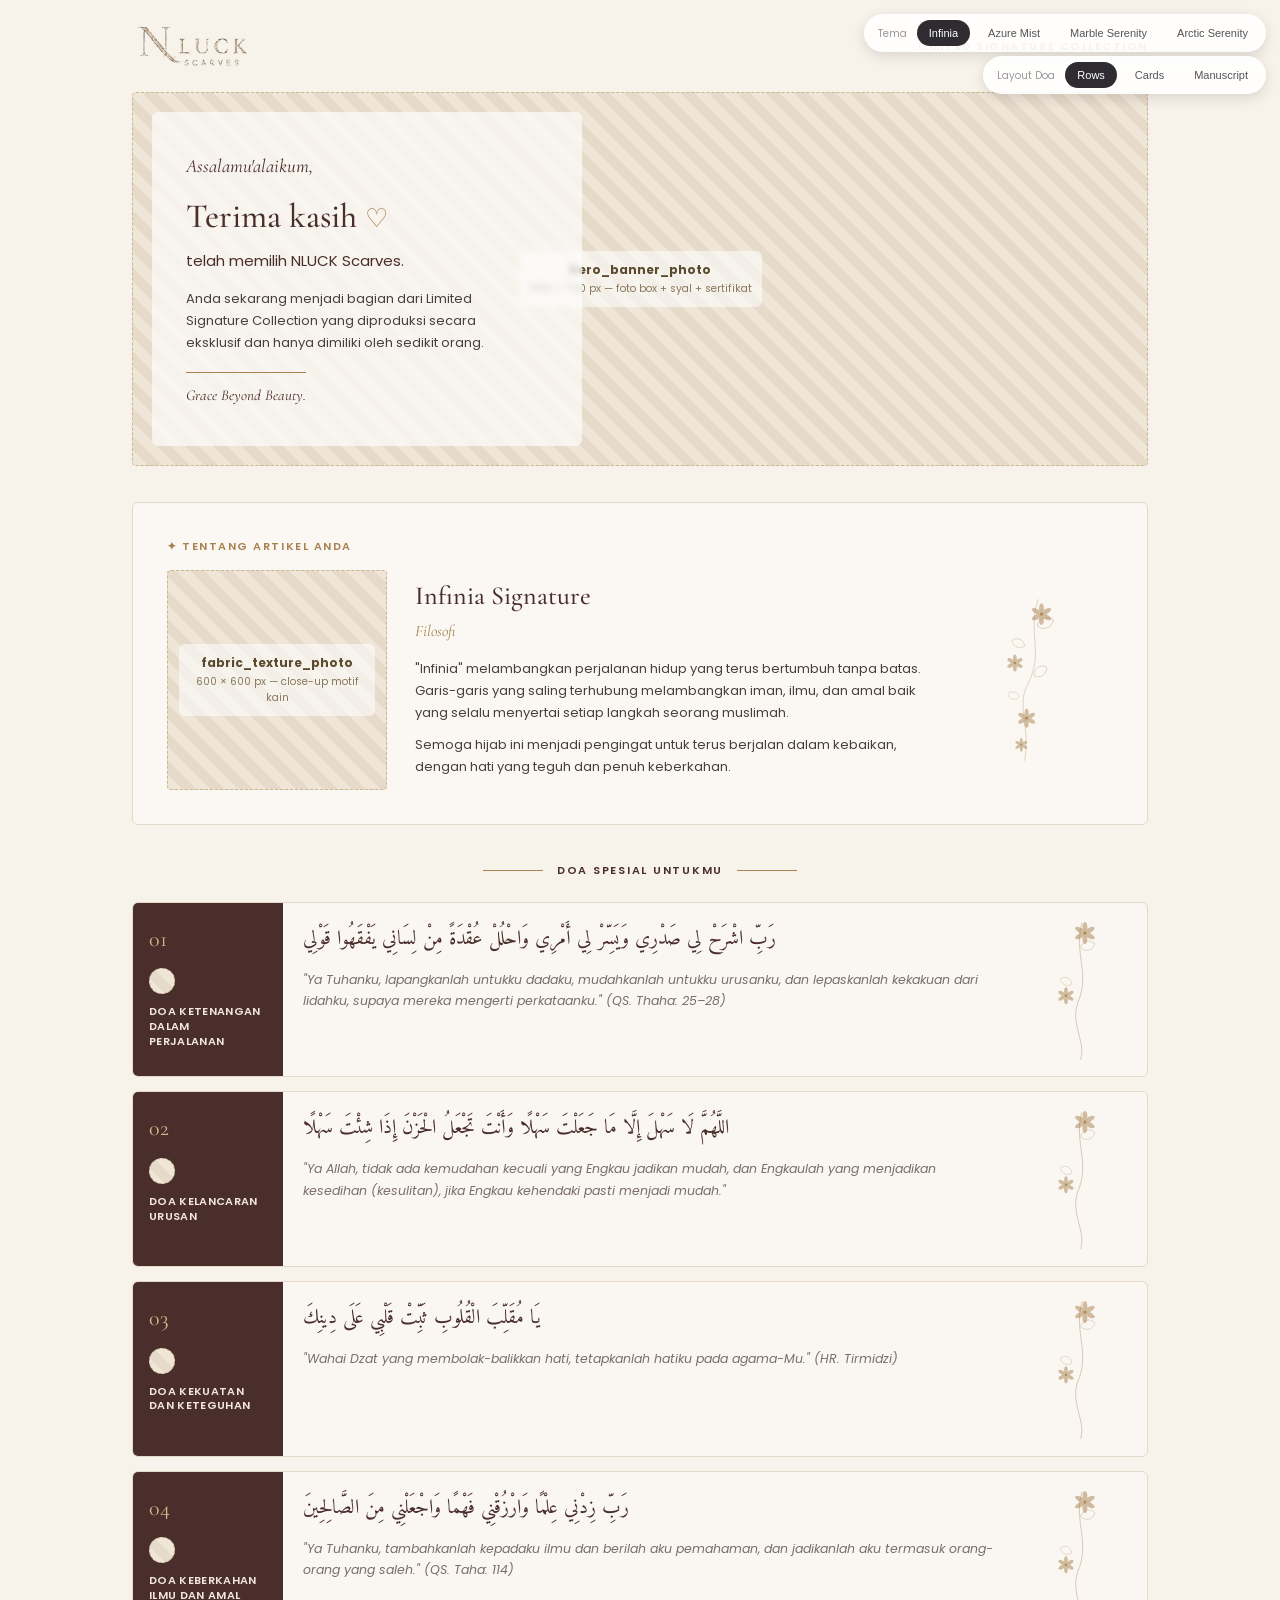
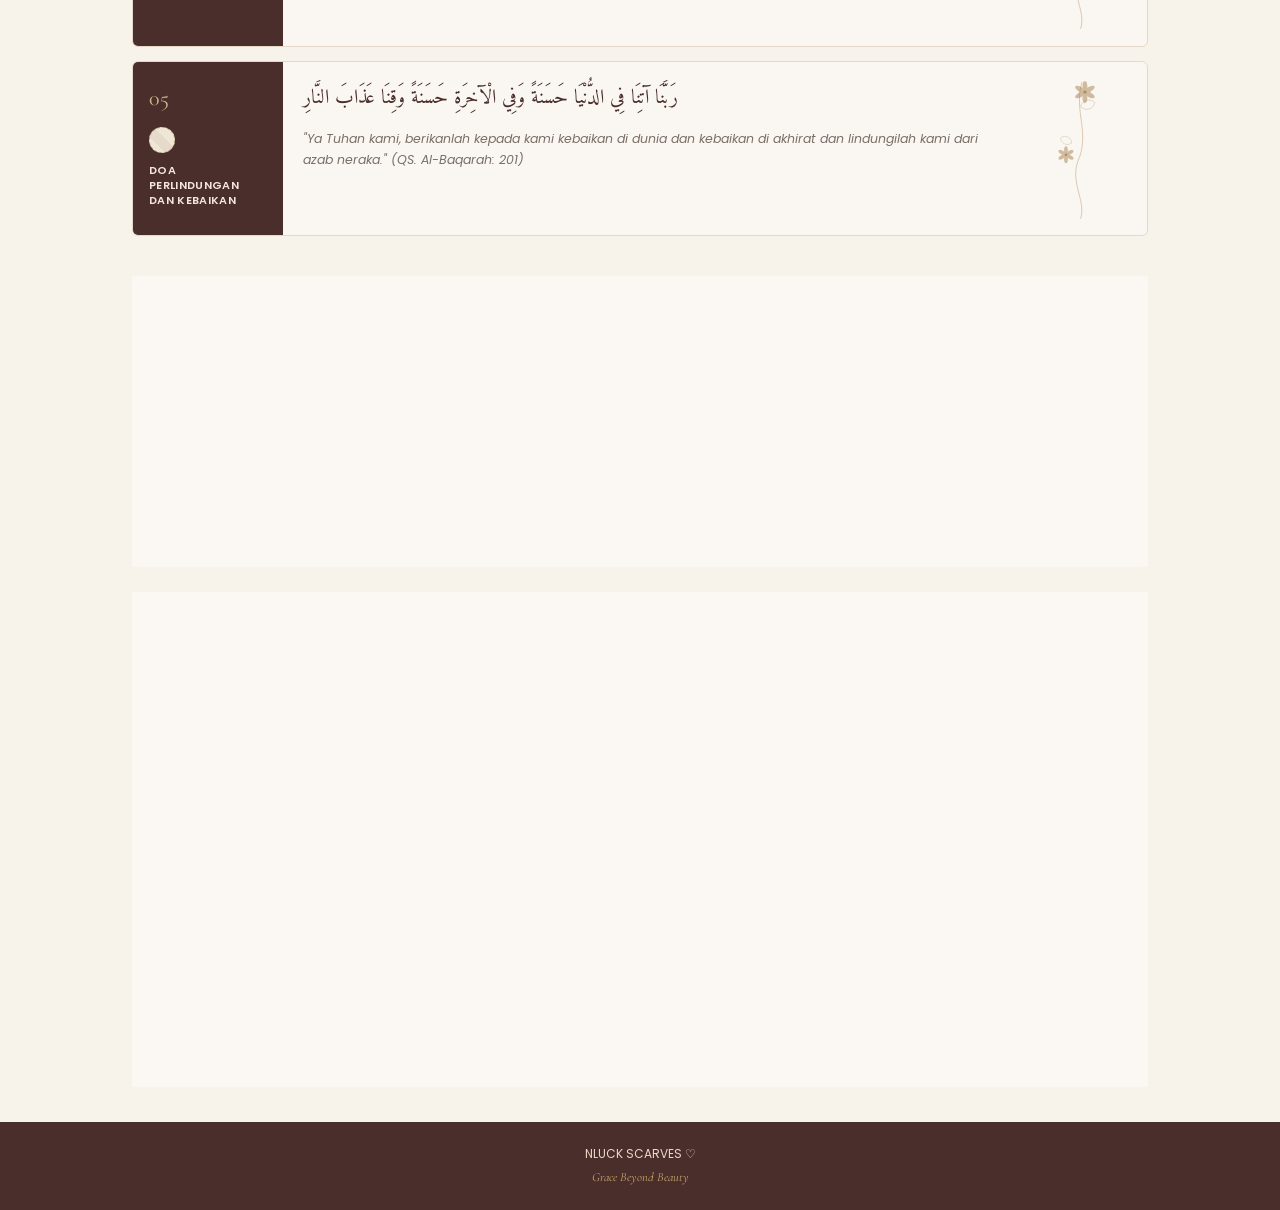
==== public/studio/index.html @ c6d3f6ca "Initial commit - Nluck project" ====
<!DOCTYPE html>
<html lang="id" data-theme="infinia">
<head>
<meta charset="UTF-8">
<meta name="viewport" content="width=device-width, initial-scale=1.0">
<title>NLUCK Scarves — Artikel Koleksi</title>
<link rel="preconnect" href="https://fonts.googleapis.com">
<link href="https://fonts.googleapis.com/css2?family=Cormorant+Garamond:ital,wght@0,400;0,500;0,600;1,400;1,500&family=Poppins:wght@300;400;500;600&family=Amiri:wght@400;700&display=swap" rel="stylesheet">
<link rel="stylesheet" href="themes.css">
<link rel="stylesheet" href="layouts.css">
<style>
  :root{
    --placeholder-bg: repeating-linear-gradient(45deg, #EFE6D8, #EFE6D8 10px, #E6DACA 10px, #E6DACA 20px);
  }
  *{box-sizing:border-box;}
  html{ -webkit-text-size-adjust:100%; }
  html,body{ overflow-x:hidden; max-width:100%; }
  img,svg{ max-width:100%; }
  body{
    margin:0;
    background:var(--bg);
    color:var(--ink);
    font-family:'Poppins', sans-serif;
    font-size:15px;
    line-height:1.7;
  }
  h1,h2,h3,.serif{ font-family:'Cormorant Garamond', serif; }
  .arabic{ font-family:'Amiri', serif; direction:rtl; }
  .wrap{ max-width:1080px; margin:0 auto; padding:0 32px; }
  .eyebrow{ letter-spacing:.14em; font-size:11px; color:var(--accent); font-weight:600; }

  /* ---------- generic asset placeholder ---------- */
  .asset-slot{
    position:relative;
    background:var(--placeholder-bg);
    border:1.5px dashed #C9B790;
    display:flex;
    align-items:center;
    justify-content:center;
    color:#8A7A5C;
    text-align:center;
    font-size:12px;
    line-height:1.5;
    overflow:hidden;
  }
  .asset-slot img{ width:100%; height:100%; object-fit:cover; display:block; }
  .asset-slot .asset-label{
    position:relative; z-index:1; padding:10px;
    background:rgba(255,255,255,.55); border-radius:6px;
    max-width:90%;
  }
  .asset-slot .asset-label b{ display:block; font-family:'Poppins',sans-serif; font-size:12px; color:#5B4A2E; }
  .asset-slot .asset-label span{ display:block; margin-top:2px; font-size:10.5px; color:#8A7A5C; }
  [contenteditable="true"]{ outline: 1px dashed transparent; }
  [contenteditable="true"]:hover{ outline: 1px dashed #C9B790; }

  /* ---------- header ---------- */
  header{ padding:22px 0; }
  .header-row{ display:flex; align-items:center; justify-content:space-between; }
  .logo{ display:flex; align-items:center; justify-content:center; gap:0; }
  .logo .fixed-wordmark{
    display:block;
    width:132px;
    height:auto;
    max-width:100%;
    object-fit:contain;
    flex:0 0 auto;
  }
  /* Brand lock: the NLUCK wordmark is a fixed asset and is never restyled by themes/layouts. */
  .logo .fixed-wordmark{ filter:none !important; }
  .collection-tag{ font-size:11px; letter-spacing:.14em; color:var(--accent); font-weight:600; }

  /* ---------- hero ---------- */
  .hero{ position:relative; border-radius:4px; overflow:hidden; min-height:340px; height:auto; margin-bottom:36px;}
  .hero .asset-slot{ position:absolute; inset:0; border-radius:4px; }
  .hero-copy{ position:relative; z-index:2; max-width:430px; padding:clamp(22px,5vw,38px) clamp(18px,4vw,34px); background:rgba(255,255,255,.62); backdrop-filter:blur(3px); border-radius:6px; margin:20px; }
  .hero-copy .script{ font-family:'Cormorant Garamond',serif; font-style:italic; font-size:clamp(15px,4vw,19px); color:var(--dark); }
  .hero-copy h1{ font-size:clamp(26px,6vw,34px); font-weight:500; color:var(--dark); margin:6px 0 2px; }
  .hero-copy h1 .heart{ color:var(--accent); font-size:26px; }
  .hero-copy .lede{ font-size:clamp(13px,3.6vw,15px); color:var(--dark); font-weight:400; margin:0 0 14px; }
  .hero-copy p.body{ font-size:13px; color:var(--ink); max-width:340px; margin:0 0 18px; }
  .hero-copy .tagline{ font-family:'Cormorant Garamond',serif; font-style:italic; font-size:15px; color:var(--dark); border-top:1px solid var(--accent); padding-top:10px; display:inline-block; }

  /* ---------- panel ---------- */
  .panel{ background:var(--panel); border:1px solid var(--line); border-radius:6px; padding:34px; margin-bottom:26px; }

  .about-grid{ display:grid; grid-template-columns:220px 1fr 160px; gap:28px; align-items:center; min-width:0; }
  .about-grid > *{ min-width:0; }
  .about-grid .asset-slot{ aspect-ratio:1/1; border-radius:4px; }
  .about-grid h2{ font-size:clamp(20px,4.2vw,26px); color:var(--dark); font-weight:500; margin:2px 0 0; overflow-wrap:break-word; }
  .about-grid .filosofi{ font-family:'Cormorant Garamond',serif; font-style:italic; font-size:16px; color:var(--accent); margin:0 0 12px; }
  .about-grid p{ font-size:13px; margin:0 0 10px; color:var(--ink); overflow-wrap:break-word; }
  .about-grid .deco{ height:170px; }

  /* Dekorasi bunga (SVG kode) — warna ikut var(--accent) tema aktif */
  .deco-floral{ display:flex; align-items:center; justify-content:center; }
  .deco-floral svg{ width:100%; height:100%; color:var(--accent); }
  #nluck-flower, #nluck-leaf{ color:inherit; }
  .doa-deco .deco-floral{ height:100%; }

  /* ---------- doa section ---------- */
  .section-title{ text-align:center; margin:36px 0 22px; display:flex; align-items:center; gap:14px; justify-content:center; }
  .section-title span{ font-size:11px; letter-spacing:.16em; font-weight:600; color:var(--dark); }
  .section-title .dash{ height:1px; width:60px; background:var(--accent); }

  .doa-item{ display:grid; grid-template-columns:150px 1fr 130px; border:1px solid var(--line); border-radius:6px; overflow:hidden; margin-bottom:14px; background:var(--panel); min-width:0; }
  .doa-item > *{ min-width:0; }
  .doa-num-block{ background:var(--dark); color:#F3E7DD; padding:18px 16px; display:flex; flex-direction:column; gap:10px; }
  .doa-num-block .num{ font-family:'Cormorant Garamond',serif; font-size:22px; color:#D7B98A; }
  .doa-num-block .icon-slot{ width:26px; height:26px; border-radius:50%; }
  .doa-num-block .label{ font-size:11px; letter-spacing:.03em; font-weight:600; line-height:1.35; }
  .doa-body{ padding:18px 20px; }
  .doa-body .arabic{ font-size:clamp(17px,4vw,20px); color:var(--dark); margin:0 0 10px; line-height:1.9; overflow-wrap:break-word; }
  .doa-body .translation{ font-size:12.5px; color:var(--ink-soft); font-style:italic; margin:0; }
  .doa-deco{ padding:14px; }
  .doa-deco .asset-slot{ height:100%; border-radius:4px; }

  /* ---------- pesan ---------- */
  .pesan-grid{ display:grid; grid-template-columns:1fr 340px; gap:30px; align-items:center; min-width:0; }
  .pesan-grid > *{ min-width:0; }
  .pesan-grid h2{ font-size:clamp(19px,4vw,24px); color:var(--dark); font-weight:500; margin:0 0 10px; overflow-wrap:break-word; }
  .pesan-grid p{ font-size:13px; margin:0 0 12px; overflow-wrap:break-word; }
  .pesan-photo{ position:relative; height:220px; border-radius:4px; overflow:hidden; }
  .pesan-photo .asset-slot{ position:absolute; inset:0; }
  .note-card{ position:absolute; right:14px; bottom:14px; width:180px; background:#FBF8F3; border-radius:2px; padding:14px 14px; font-family:'Cormorant Garamond',serif; font-style:italic; font-size:11.5px; color:var(--dark); box-shadow:0 6px 18px rgba(0,0,0,.12); z-index:2; }

  /* ---------- society / form ---------- */
  .society-grid{ display:grid; grid-template-columns:260px 1fr 240px; gap:26px; min-width:0; }
  .society-grid > *{ min-width:0; }
  .society-grid h2{ font-size:clamp(18px,3.8vw,22px); color:var(--dark); font-weight:500; margin:0 0 10px; overflow-wrap:break-word; }
  .society-grid p.desc{ font-size:12.5px; color:var(--ink-soft); margin:0 0 16px; }
  .benefit{ display:flex; gap:10px; align-items:center; font-size:12.5px; margin-bottom:10px; }
  .benefit .icon-slot{ width:20px; height:20px; border-radius:50%; flex:none; }
  .field{ margin-bottom:10px; }
  .field label{ display:flex; align-items:center; gap:8px; border:1px solid var(--line); border-radius:4px; padding:10px 12px; font-size:12.5px; color:var(--ink-soft); background:#fff; }
  .field .dot{ width:6px; height:6px; border-radius:50%; background:var(--accent); flex:none; }
  .checkbox-row{ display:flex; gap:8px; align-items:flex-start; font-size:11.5px; color:var(--ink-soft); margin:12px 0 16px; }
  .btn-primary{ display:block; width:100%; text-align:center; background:var(--dark); color:#F3E7DD; padding:13px; border-radius:4px; font-size:12.5px; letter-spacing:.08em; font-weight:600; text-decoration:none; }
  .welcome-card{ position:relative; border:1px solid var(--accent); border-radius:4px; padding:24px 18px; text-align:center; }
  .welcome-card .frame-slot{ position:absolute; inset:6px; border:1px solid rgba(169,129,79,.35); border-radius:2px; pointer-events:none; }
  .welcome-card .eyebrow2{ font-family:'Cormorant Garamond',serif; font-size:13px; color:var(--dark); letter-spacing:.05em; }
  .welcome-card .pct{ font-family:'Cormorant Garamond',serif; font-size:34px; color:var(--dark); margin:10px 0 2px; }
  .welcome-card .pct-label{ font-size:11px; letter-spacing:.1em; color:var(--accent); font-weight:600; }
  .welcome-card .fine{ font-size:11px; color:var(--ink-soft); margin-top:12px; }

  footer{ background:var(--dark); color:#EBD9C8; text-align:center; padding:22px; margin-top:10px; font-size:12px; }
  footer .tagline{ font-family:'Cormorant Garamond',serif; font-style:italic; font-size:12.5px; color:#C9A46A; margin-top:2px; }

  @media (max-width: 860px){
    .about-grid, .pesan-grid, .society-grid{ grid-template-columns:1fr; }
    .doa-item{ grid-template-columns:1fr; }
    .doa-deco, .about-grid .deco{ display:none; }
    .about-grid .asset-slot{ max-width:280px; margin:0 auto; }
    .society-grid{ gap:20px; }
  }
  @media (max-width: 640px){
    .wrap{ padding:0 18px; }
    .header-row{ flex-wrap:wrap; gap:8px; }
    .hero{ min-height:260px; }
    .hero-copy{ max-width:none; margin:14px; }
    .panel{ padding:22px; }
    .pesan-photo{ height:auto; min-height:220px; aspect-ratio:4/3; }
    .note-card{ position:static; width:auto; margin-top:12px; }
    .welcome-card .pct{ font-size:clamp(24px,7vw,34px); }
  }
  @media (max-width: 480px){
    .wrap{ padding:0 14px; }
    .panel{ padding:18px; }
    .doa-num-block{ padding:14px 14px; }
    .welcome-card{ padding:20px 14px; }
    .field label{ font-size:11.5px; padding:9px 10px; }
    .btn-primary{ padding:12px; font-size:12px; }
  }
  @media (max-width: 360px){
    .wrap{ padding:0 12px; }
    .hero-copy{ margin:10px; }
  }

  /* ---------- KANVAS BEBAS (free canvas) ----------
     Kotak kosong seukuran lebar artikel. Semua posisi/ukuran elemen
     disimpan dalam persen (%), jadi otomatis mengikuti lebar layar
     (laptop/tablet/HP) tanpa perlu diatur ulang. */
  .free-canvas-panel{ padding:clamp(16px,4vw,34px); }
  .free-canvas-panel .section-title{ margin-top:0; }
  .free-canvas{ position:relative; width:100%; max-width:100%; margin:0 auto; border-radius:8px; overflow:visible; background:transparent; }
  .fc-canvas-page{ box-sizing:border-box; position:relative; box-shadow:0 10px 30px rgba(0,0,0,.07); }
  .fc-canvas-page + .fc-canvas-page{ margin-top:24px; }
  .fc-empty-hint{ position:absolute; inset:0; display:grid; place-items:center; padding:30px; text-align:center; color:#888; font:14px/1.6 Poppins,sans-serif; border:1px dashed rgba(0,0,0,.12); } 
  .fc-el{ position:absolute; box-sizing:border-box; }
  .fc-el.fc-image{ overflow:hidden; background:var(--placeholder-bg); }
  .fc-el.fc-image img{ width:100%; height:100%; object-fit:cover; display:block; }
  .fc-el.fc-text{ display:flex; padding:4px; overflow:hidden; word-break:break-word; white-space:pre-wrap; line-height:1.3; }
  .fc-empty-hint{ position:absolute; inset:0; display:flex; align-items:center; justify-content:center; color:#9a9488; font-size:12px; text-align:center; padding:24px; pointer-events:none; }
  .free-canvas.fc-editable .fc-el{ cursor:move; user-select:none; }
  .free-canvas.fc-editable .fc-el:hover{ outline:1px dashed rgba(120,130,91,.6); }
  .fc-el.fc-selected{ outline:2px solid var(--accent,#78825b) !important; }
  .fc-handle{ position:absolute; right:-7px; bottom:-7px; width:15px; height:15px; border-radius:50%; background:#fff; border:2px solid var(--accent,#78825b); cursor:nwse-resize; display:none; z-index:5; }
  .fc-el.fc-selected .fc-handle{ display:block; }
  @media(max-width:480px){ .free-canvas{ max-width:100%; } }

  /* ---------- MODE HALAMAN: Ikuti Template vs Kanvas Kosong ---------- */
  .wrap{ display:flex; flex-direction:column; }
  .wrap > *{ min-width:0; max-width:100%; }
  .wrap > header{ order:1; }
  .wrap > .hero{ order:2; }
  #aboutSection{ order:3; margin-bottom:0; }
  #doaTitle{ order:4; }
  .wrap > .doa-list{ order:5; }
  #pesanSection{ order:6; }
  #freeCanvasPanel{ order:7; }
  #societySection{ order:8; }
  [data-studio-mode="blank"] .hero,
  [data-studio-mode="blank"] #aboutSection,
  [data-studio-mode="blank"] #doaTitle,
  [data-studio-mode="blank"] .doa-list,
  [data-studio-mode="blank"] #pesanSection{ display:none !important; }
  [data-studio-mode="blank"] #freeCanvasPanel{ order:2; }
  [data-studio-mode="blank"] #societySection{ order:3; margin-top:26px; }
  [data-studio-mode="blank"][data-studio-society="false"] #societySection{ display:none !important; }
  /* di mode kosong, kanvas jadi konten utama: selebar wrap, tanpa bingkai kartu */
  [data-studio-mode="blank"] .free-canvas-panel{ padding:0; background:transparent; box-shadow:none; border-radius:0; }
  [data-studio-mode="blank"] .free-canvas-panel .section-title{ display:none; }
  [data-studio-mode="blank"] .free-canvas{ max-width:none; box-shadow:none; border-radius:4px; }
</style>
</head>
<body>

<!-- ============================================================
     DEKORASI BUNGA — dibangun dari kode SVG (bukan file gambar),
     jadi TIDAK PERLU diupload sama sekali. Warnanya otomatis
     ikut tema aktif (pakai var(--accent) / currentColor), dan
     bentuknya bisa diubah langsung di sini kalau perlu.
     ============================================================ -->
<svg style="display:none" aria-hidden="true">
  <defs>
    <g id="nluck-flower">
      <g opacity="0.5" fill="currentColor">
        <ellipse cx="0" cy="-9" rx="4" ry="9"/>
        <ellipse cx="0" cy="-9" rx="4" ry="9" transform="rotate(60)"/>
        <ellipse cx="0" cy="-9" rx="4" ry="9" transform="rotate(120)"/>
        <ellipse cx="0" cy="-9" rx="4" ry="9" transform="rotate(180)"/>
        <ellipse cx="0" cy="-9" rx="4" ry="9" transform="rotate(240)"/>
        <ellipse cx="0" cy="-9" rx="4" ry="9" transform="rotate(300)"/>
      </g>
      <circle r="2.6" opacity="0.85" fill="currentColor"/>
    </g>
    <path id="nluck-leaf" d="M0,0 C8,-14 26,-14 34,0 C26,14 8,14 0,0 Z" fill="none" stroke="currentColor" stroke-width="1" opacity="0.6"/>

    <symbol id="deco-floral-spray" viewBox="0 0 220 320">
      <path d="M120 8 C 98 68, 132 108, 100 168 C 78 208, 106 250, 94 312" fill="none" stroke="currentColor" stroke-width="1.1" opacity="0.55"/>
      <use href="#nluck-leaf" transform="translate(118,58) rotate(-20) scale(0.95)"/>
      <use href="#nluck-leaf" transform="translate(94,96) rotate(205) scale(0.75)"/>
      <use href="#nluck-leaf" transform="translate(112,152) rotate(-35) scale(0.85)"/>
      <use href="#nluck-leaf" transform="translate(84,192) rotate(195) scale(0.65)"/>
      <use href="#nluck-flower" transform="translate(126,36) scale(1.15)"/>
      <use href="#nluck-flower" transform="translate(76,128) scale(0.9)"/>
      <use href="#nluck-flower" transform="translate(98,232) scale(1)"/>
      <use href="#nluck-flower" transform="translate(88,282) scale(0.7)"/>
    </symbol>

    <symbol id="deco-floral-sprig" viewBox="0 0 140 200">
      <path d="M70 8 C 58 48, 82 78, 64 118 C 54 148, 76 172, 68 196" fill="none" stroke="currentColor" stroke-width="1" opacity="0.55"/>
      <use href="#nluck-leaf" transform="translate(68,42) rotate(-15) scale(0.6)"/>
      <use href="#nluck-leaf" transform="translate(56,92) rotate(205) scale(0.5)"/>
      <use href="#nluck-flower" transform="translate(74,22) scale(0.85)"/>
      <use href="#nluck-flower" transform="translate(48,108) scale(0.65)"/>
    </symbol>
  </defs>
</svg>

<!-- ============================================================
     BACKDROP TEMA — 1 artwork besar per tema (opsional), diganti
     lewat data-asset="theme_background_art". Kosongkan/hapus div
     ini kalau tema tidak pakai artwork latar (cukup warna polos).
     ============================================================ -->
<div class="theme-backdrop">
  <div class="asset-slot" data-asset="theme_background_art">
    <span class="asset-label"><b>theme_background_art</b><span>artwork latar tema (opsional), full-bleed, 1920×1080 px</span></span>
  </div>
</div>

<!-- ============================================================
     TOOLBAR PREVIEW TEMA — hanya untuk demo di file ini.
     Di admin panel, ganti jadi dropdown "Pilih Tema" yang set
     atribut data-theme pada <html>.
     ============================================================ -->
<div class="theme-demo-bar" style="top:14px;">
  <span class="demo-bar-label">Tema</span>
  <button onclick="setTheme('infinia', this)" class="active">Infinia</button>
  <button onclick="setTheme('azure-mist', this)">Azure Mist</button>
  <button onclick="setTheme('marble-serenity', this)">Marble Serenity</button>
  <button onclick="setTheme('arctic-serenity', this)">Arctic Serenity</button>
</div>
<div class="theme-demo-bar" style="top:56px;">
  <span class="demo-bar-label">Layout Doa</span>
  <button onclick="setLayout('rows', this)" class="active">Rows</button>
  <button onclick="setLayout('cards', this)">Cards</button>
  <button onclick="setLayout('manuscript', this)">Manuscript</button>
</div>
<script>
  function setTheme(name, btn){
    document.documentElement.setAttribute('data-theme', name);
    btn.parentElement.querySelectorAll('button').forEach(b=>b.classList.remove('active'));
    btn.classList.add('active');
  }
  function setLayout(name, btn){
    document.querySelector('.doa-list').setAttribute('data-layout', name);
    btn.parentElement.querySelectorAll('button').forEach(b=>b.classList.remove('active'));
    btn.classList.add('active');
  }
</script>

<div class="wrap">

  <!-- =================== HEADER =================== -->
  <header>
    <div class="header-row">
      <div class="logo" aria-label="NLUCK Scarves">
        <!-- FIXED NLUCK wordmark — do not replace, recolor, or restyle -->
        <img class="fixed-wordmark" data-asset="logo_mark" src="assets/nluck-wordmark.png" alt="NLUCK Scarves">
      </div>
      <!-- VARIABLE per-article text -->
      <div class="collection-tag" data-field="collection_badge_text" contenteditable="true">LIMITED SIGNATURE COLLECTION</div>
    </div>
  </header>

  <!-- =================== HERO =================== -->
  <section class="hero">
    <!-- VARIABLE per-article image -->
    <div class="asset-slot" data-asset="hero_banner_photo">
      <span class="asset-label"><b>hero_banner_photo</b><span>1600 × 700 px — foto box + syal + sertifikat</span></span>
    </div>
    <div class="hero-copy">
      <div class="script" data-field="hero_greeting" contenteditable="true">Assalamu'alaikum,</div>
      <h1><span data-field="hero_title" contenteditable="true">Terima kasih</span> <span class="heart">♡</span></h1>
      <div class="lede" data-field="hero_subtitle" contenteditable="true">telah memilih NLUCK Scarves.</div>
      <p class="body" data-field="hero_paragraph" contenteditable="true">Anda sekarang menjadi bagian dari Limited Signature Collection yang diproduksi secara eksklusif dan hanya dimiliki oleh sedikit orang.</p>
      <div class="tagline" data-field="brand_tagline" contenteditable="true">Grace Beyond Beauty.</div>
    </div>
  </section>

  <!-- =================== TENTANG ARTIKEL =================== -->
  <section class="panel" id="aboutSection">
    <div class="eyebrow" style="margin-bottom:14px;">✦ TENTANG ARTIKEL ANDA</div>
    <div class="about-grid">
      <!-- VARIABLE per-article image -->
      <div class="asset-slot" data-asset="fabric_texture_photo">
        <span class="asset-label"><b>fabric_texture_photo</b><span>600 × 600 px — close-up motif kain</span></span>
      </div>
      <div>
        <h2 data-field="collection_name" contenteditable="true">Infinia Signature</h2>
        <div class="filosofi" data-field="collection_subtitle" contenteditable="true">Filosofi</div>
        <p data-field="philosophy_paragraph_1" contenteditable="true">"Infinia" melambangkan perjalanan hidup yang terus bertumbuh tanpa batas. Garis-garis yang saling terhubung melambangkan iman, ilmu, dan amal baik yang selalu menyertai setiap langkah seorang muslimah.</p>
        <p data-field="philosophy_paragraph_2" contenteditable="true">Semoga hijab ini menjadi pengingat untuk terus berjalan dalam kebaikan, dengan hati yang teguh dan penuh keberkahan.</p>
      </div>
      <!-- Dekorasi bunga: SVG kode, bukan aset upload — otomatis ikut warna tema -->
      <div class="deco deco-floral" aria-hidden="true"><svg viewBox="0 0 220 320"><use href="#deco-floral-spray"/></svg></div>
    </div>
  </section>

  <!-- =================== DOA SPESIAL =================== -->
  <div class="section-title" id="doaTitle"><div class="dash"></div><span>DOA SPESIAL UNTUKMU</span><div class="dash"></div></div>

  <!-- data-layout mengatur TAMPILAN blok doa di bawah: "rows" | "cards" | "manuscript" -->
  <div class="doa-list" data-layout="rows">

  <!-- Setiap .doa-item bisa diulang / dipilih tim dari daftar doa. Ganti data-doa-id sesuai konten. -->
  <div class="doa-item" data-doa-id="1">
    <div class="doa-num-block">
      <div class="num">01</div>
      <!-- FIXED icon asset (pilih dari set ikon doa) -->
      <div class="asset-slot icon-slot" data-asset="icon_doa_sprout"></div>
      <div class="label" data-field="doa_1_title" contenteditable="true">DOA KETENANGAN DALAM PERJALANAN</div>
    </div>
    <div class="doa-body">
      <p class="arabic" data-field="doa_1_arabic" contenteditable="true">رَبِّ اشْرَحْ لِي صَدْرِي وَيَسِّرْ لِي أَمْرِي وَاحْلُلْ عُقْدَةً مِنْ لِسَانِي يَفْقَهُوا قَوْلِي</p>
      <p class="translation" data-field="doa_1_translation" contenteditable="true">"Ya Tuhanku, lapangkanlah untukku dadaku, mudahkanlah untukku urusanku, dan lepaskanlah kekakuan dari lidahku, supaya mereka mengerti perkataanku." (QS. Thaha: 25–28)</p>
    </div>
    <div class="doa-deco"><div class="deco-floral" aria-hidden="true"><svg viewBox="0 0 140 200"><use href="#deco-floral-sprig"/></svg></div></div>
  </div>

  <div class="doa-item" data-doa-id="2">
    <div class="doa-num-block">
      <div class="num">02</div>
      <div class="asset-slot icon-slot" data-asset="icon_doa_leaf"></div>
      <div class="label" data-field="doa_2_title" contenteditable="true">DOA KELANCARAN URUSAN</div>
    </div>
    <div class="doa-body">
      <p class="arabic" data-field="doa_2_arabic" contenteditable="true">اللَّهُمَّ لَا سَهْلَ إِلَّا مَا جَعَلْتَ سَهْلًا وَأَنْتَ تَجْعَلُ الْحَزْنَ إِذَا شِئْتَ سَهْلًا</p>
      <p class="translation" data-field="doa_2_translation" contenteditable="true">"Ya Allah, tidak ada kemudahan kecuali yang Engkau jadikan mudah, dan Engkaulah yang menjadikan kesedihan (kesulitan), jika Engkau kehendaki pasti menjadi mudah."</p>
    </div>
    <div class="doa-deco"><div class="deco-floral" aria-hidden="true"><svg viewBox="0 0 140 200"><use href="#deco-floral-sprig"/></svg></div></div>
  </div>


  <div class="doa-item" data-doa-id="3">
    <div class="doa-num-block">
      <div class="num">03</div>
      <div class="asset-slot icon-slot" data-asset="icon_doa_sparkle"></div>
      <div class="label" data-field="doa_3_title" contenteditable="true">DOA KEKUATAN DAN KETEGUHAN</div>
    </div>
    <div class="doa-body">
      <p class="arabic" data-field="doa_3_arabic" contenteditable="true">يَا مُقَلِّبَ الْقُلُوبِ ثَبِّتْ قَلْبِي عَلَى دِينِكَ</p>
      <p class="translation" data-field="doa_3_translation" contenteditable="true">"Wahai Dzat yang membolak-balikkan hati, tetapkanlah hatiku pada agama-Mu." (HR. Tirmidzi)</p>
    </div>
    <div class="doa-deco"><div class="deco-floral" aria-hidden="true"><svg viewBox="0 0 140 200"><use href="#deco-floral-sprig"/></svg></div></div>
  </div>

  <div class="doa-item" data-doa-id="4">
    <div class="doa-num-block">
      <div class="num">04</div>
      <div class="asset-slot icon-slot" data-asset="icon_doa_flower"></div>
      <div class="label" data-field="doa_4_title" contenteditable="true">DOA KEBERKAHAN ILMU DAN AMAL</div>
    </div>
    <div class="doa-body">
      <p class="arabic" data-field="doa_4_arabic" contenteditable="true">رَبِّ زِدْنِي عِلْمًا وَارْزُقْنِي فَهْمًا وَاجْعَلْنِي مِنَ الصَّالِحِينَ</p>
      <p class="translation" data-field="doa_4_translation" contenteditable="true">"Ya Tuhanku, tambahkanlah kepadaku ilmu dan berilah aku pemahaman, dan jadikanlah aku termasuk orang-orang yang saleh." (QS. Taha: 114)</p>
    </div>
    <div class="doa-deco"><div class="deco-floral" aria-hidden="true"><svg viewBox="0 0 140 200"><use href="#deco-floral-sprig"/></svg></div></div>
  </div>

  <div class="doa-item" data-doa-id="5">
    <div class="doa-num-block">
      <div class="num">05</div>
      <div class="asset-slot icon-slot" data-asset="icon_doa_moon"></div>
      <div class="label" data-field="doa_5_title" contenteditable="true">DOA PERLINDUNGAN DAN KEBAIKAN</div>
    </div>
    <div class="doa-body">
      <p class="arabic" data-field="doa_5_arabic" contenteditable="true">رَبَّنَا آتِنَا فِي الدُّنْيَا حَسَنَةً وَفِي الْآخِرَةِ حَسَنَةً وَقِنَا عَذَابَ النَّارِ</p>
      <p class="translation" data-field="doa_5_translation" contenteditable="true">"Ya Tuhan kami, berikanlah kepada kami kebaikan di dunia dan kebaikan di akhirat dan lindungilah kami dari azab neraka." (QS. Al-Baqarah: 201)</p>
    </div>
    <div class="doa-deco"><div class="deco-floral" aria-hidden="true"><svg viewBox="0 0 140 200"><use href="#deco-floral-sprig"/></svg></div></div>
  </div>

  </div><!-- /.doa-list -->

  <!-- =================== PESAN UNTUKMU =================== -->
  <section class="panel" id="pesanSection" style="margin-top:26px;">
    <div class="pesan-grid">
      <div>
        <h2 data-field="pesan_title" contenteditable="true">Pesan Untukmu</h2>
        <p data-field="pesan_paragraph_1" contenteditable="true">Teruslah melangkah dengan yakin, karena setiap kebaikan yang dilakukan dengan ikhlas akan selalu bernilai di sisi Allah.</p>
        <p data-field="pesan_paragraph_2" contenteditable="true">Semoga hijab ini selalu menjadi teman dalam setiap perjalananmu untuk menjadi pribadi yang lebih baik, berilmu, dan penuh keberkahan.</p>
      </div>
      <div class="pesan-photo">
        <!-- VARIABLE per-article image -->
        <div class="asset-slot" data-asset="pesan_photo">
          <span class="asset-label"><b>pesan_photo</b><span>800 × 600 px — foto vas/lifestyle</span></span>
        </div>
        <div class="note-card" data-field="closing_note_text" contenteditable="true">Terima kasih telah menjadi bagian dari perjalanan NLUCK Scarves. Sampai bertemu di koleksi berikutnya.<br>Grace Beyond Beauty ♡</div>
      </div>
    </div>
  </section>

  <!-- =================== KANVAS BEBAS =================== -->
  <!-- Kotak kosong seukuran artikel: admin bebas menambahkan gambar,
       kotak, lingkaran, atau teks lewat panel "Kanvas" di Studio.
       Kosong = section ini disembunyikan otomatis di artikel publik. -->
  <section class="panel free-canvas-panel" id="freeCanvasPanel" style="display:none">
    <div class="section-title"><div class="dash"></div><span>KREASI BEBAS</span><div class="dash"></div></div>
    <div class="free-canvas" id="freeCanvas" data-free-canvas></div>
  </section>

  <!-- =================== NLUCK SOCIETY =================== -->
  <section class="panel" id="societySection">
    <div class="society-grid">
      <div>
        <h2 data-field="society_title" contenteditable="true">Jadilah Bagian dari NLUCK Society</h2>
        <p class="desc" data-field="society_description" contenteditable="true">Isi data di samping untuk menjadi member dan dapatkan berbagai keuntungan eksklusif hanya untuk Anda.</p>

        <!-- FIXED brand benefits list -->
        <div class="benefit"><div class="asset-slot icon-slot" data-asset="icon_benefit_access"></div><span data-field="benefit_1" contenteditable="true">Early Access Limited Collection</span></div>
        <div class="benefit"><div class="asset-slot icon-slot" data-asset="icon_benefit_discount"></div><span data-field="benefit_2" contenteditable="true">Diskon Spesial Member</span></div>
        <div class="benefit"><div class="asset-slot icon-slot" data-asset="icon_benefit_voucher"></div><span data-field="benefit_3" contenteditable="true">Voucher Ulang Tahun</span></div>
        <div class="benefit"><div class="asset-slot icon-slot" data-asset="icon_benefit_point"></div><span data-field="benefit_4" contenteditable="true">Poin Reward</span></div>
        <div class="benefit"><div class="asset-slot icon-slot" data-asset="icon_benefit_gift"></div><span data-field="benefit_5" contenteditable="true">Special Gift & Private Event</span></div>
      </div>

      <div>
        <!-- Form fields — bukan aset, langsung dipakai backend -->
        <div class="field"><label><span class="dot"></span>Nama Lengkap</label></div>
        <div class="field"><label><span class="dot"></span>No. WhatsApp</label></div>
        <div class="field"><label><span class="dot"></span>Email</label></div>
        <div class="field"><label><span class="dot"></span>Tanggal Lahir</label></div>
        <div class="field"><label><span class="dot"></span>Kota</label></div>
        <div class="field"><label><span class="dot"></span>Instagram (opsional)</label></div>
        <div class="checkbox-row"><input type="checkbox"><span data-field="consent_text" contenteditable="true">Saya bersedia menerima informasi produk terbaru dari NLUCK Scarves.</span></div>
        <a href="#" class="btn-primary" data-field="cta_text" contenteditable="true">DAFTAR SEKARANG</a>
      </div>

      <div class="welcome-card">
        <div class="frame-slot"></div>
        <div class="eyebrow2" data-field="welcome_eyebrow" contenteditable="true">Welcome to<br>NLUCK Society</div>
        <p style="font-size:11px;color:var(--ink-soft);margin:8px 0 0;" data-field="welcome_intro" contenteditable="true">Dapatkan diskon spesial untuk pembelian berikutnya.</p>
        <div class="pct" data-field="promo_value" contenteditable="true">10% OFF</div>
        <div class="pct-label" data-field="promo_label" contenteditable="true">UNTUK MEMBER BARU</div>
        <div class="fine" data-field="promo_terms" contenteditable="true">Berlaku untuk semua produk NLUCK Scarves.</div>
      </div>
    </div>
  </section>

</div>

<footer>
  <div>NLUCK SCARVES ♡</div>
  <div class="tagline" data-field="footer_tagline" contenteditable="true">Grace Beyond Beauty</div>
</footer>


<style id="studio-icon-customization">
/* Ikon benefit/doa dapat dikontrol dari NLUCK Studio. Custom asset tetap diprioritaskan. */
[data-studio-benefit-icon="none"] .benefit .icon-slot:not(.has-custom),
[data-studio-doa-icon="none"] .doa-num-block .icon-slot:not(.has-custom){display:none!important}
[data-studio-benefit-icon="circle"] .benefit .icon-slot:not(.has-custom),
[data-studio-doa-icon="circle"] .doa-num-block .icon-slot:not(.has-custom){border-radius:50%;background:rgba(212,190,145,.24);border:1px solid rgba(173,145,91,.38);display:grid;place-items:center;color:var(--accent);font-size:12px}
[data-studio-benefit-icon="check"] .benefit .icon-slot:not(.has-custom),
[data-studio-doa-icon="check"] .doa-num-block .icon-slot:not(.has-custom),
[data-studio-benefit-icon="star"] .benefit .icon-slot:not(.has-custom),
[data-studio-doa-icon="star"] .doa-num-block .icon-slot:not(.has-custom),
[data-studio-benefit-icon="heart"] .benefit .icon-slot:not(.has-custom),
[data-studio-doa-icon="heart"] .doa-num-block .icon-slot:not(.has-custom),
[data-studio-benefit-icon="diamond"] .benefit .icon-slot:not(.has-custom),
[data-studio-doa-icon="diamond"] .doa-num-block .icon-slot:not(.has-custom),
[data-studio-benefit-icon="leaf"] .benefit .icon-slot:not(.has-custom),
[data-studio-doa-icon="leaf"] .doa-num-block .icon-slot:not(.has-custom){display:grid;place-items:center;background:transparent;border:0;border-radius:0;color:var(--accent);font-size:15px;line-height:1}
[data-studio-benefit-icon="check"] .benefit .icon-slot:not(.has-custom)::before, [data-studio-doa-icon="check"] .doa-num-block .icon-slot:not(.has-custom)::before{content:'✓'}
[data-studio-benefit-icon="star"] .benefit .icon-slot:not(.has-custom)::before, [data-studio-doa-icon="star"] .doa-num-block .icon-slot:not(.has-custom)::before{content:'☆'}
[data-studio-benefit-icon="heart"] .benefit .icon-slot:not(.has-custom)::before, [data-studio-doa-icon="heart"] .doa-num-block .icon-slot:not(.has-custom)::before{content:'♡'}
[data-studio-benefit-icon="diamond"] .benefit .icon-slot:not(.has-custom)::before, [data-studio-doa-icon="diamond"] .doa-num-block .icon-slot:not(.has-custom)::before{content:'◇'}
[data-studio-benefit-icon="leaf"] .benefit .icon-slot:not(.has-custom)::before, [data-studio-doa-icon="leaf"] .doa-num-block .icon-slot:not(.has-custom)::before{content:'❧'}
[data-studio-benefit-icon] .benefit .icon-slot.has-custom, [data-studio-doa-icon] .doa-num-block .icon-slot.has-custom{display:block;background:transparent;border:0;border-radius:0}
.benefit .icon-slot img, .doa-num-block .icon-slot img{width:100%;height:100%;object-fit:contain;display:block}
</style>
<style id="studio-dynamic">
body{transition:background .25s,color .25s}
.studio-overlay-off .hero-copy{background:transparent!important}
[data-studio-rounded="false"] .panel,[data-studio-rounded="false"] .doa-item{border-radius:0!important}
[data-studio-shadow="false"] .doa-list[data-layout="cards"] .doa-item{box-shadow:none!important}
[data-studio-floral="false"] .deco-floral{display:none!important}
[data-studio-overlay="false"] .hero-copy{background:transparent!important}
</style>
<script>
(function(){
 const bgs={plain:'#f6f3ed',glow:'radial-gradient(circle at 20% 20%,#e7dfc8,transparent 50%),#f5f2ea',mesh:'linear-gradient(135deg,#f3eee5 25%,transparent 25%),linear-gradient(315deg,#eee7d8 25%,transparent 25%),#f8f5ee',aurora:'radial-gradient(circle at 20% 30%,#dbe9df,transparent 38%),radial-gradient(circle at 80% 20%,#d9e3ee,transparent 40%),#f6f4ef',marble:'linear-gradient(120deg,transparent 38%,#ded7ca 39%,transparent 41%),linear-gradient(35deg,#f8f6f1 25%,#ebe6dc 26%,#f8f6f1 60%)',watercolor:'radial-gradient(circle at 15% 60%,#eadfd7,transparent 35%),radial-gradient(circle at 80% 35%,#e0e9df,transparent 38%),#f7f4ef',silk:'linear-gradient(115deg,#f7f2e8 0%,#e5dccb 46%,#faf8f3 52%,#eee5d5 100%)',linen:'repeating-linear-gradient(0deg,#f1ece3 0,#f1ece3 2px,#eee8de 3px,#f1ece3 5px)',botanical:'radial-gradient(circle at 85% 15%,#dce6d6,transparent 28%),#f5f2ea',arabesque:'repeating-radial-gradient(ellipse at 0 0,#efe8dc 0 5px,#f7f4ee 6px 14px)',sand:'radial-gradient(circle at 65% 45%,#ead7bb,transparent 38%),#f6efe4',moon:'radial-gradient(circle at 75% 20%,#d9dce2,transparent 28%),#eef0ee'};
 function apply(d){
   d=d||{}; if(d.theme)document.documentElement.dataset.theme=d.theme;
   if(d.layout){let el=document.querySelector('.doa-list');if(el)el.dataset.layout=d.layout}
   if(d.background&&bgs[d.background]){document.body.style.background=bgs[d.background];document.body.style.backgroundSize='cover';document.body.style.backgroundAttachment='fixed';}
   if(d.accent)document.documentElement.style.setProperty('--accent',d.accent);
   if(d.titleFont){document.querySelectorAll('h1,h2,h3,.serif,.hero-copy .script,.hero-copy .tagline,.about-grid .filosofi,.doa-num-block .num').forEach(x=>x.style.fontFamily="'"+d.titleFont+"', serif")}
   if(d.bodyFont){document.body.style.fontFamily="'"+d.bodyFont+"', sans-serif"}
   if(d.titleSize){document.querySelectorAll('.hero-copy h1').forEach(x=>x.style.fontSize=d.titleSize+'px')}
   if(d.bodySize){document.querySelectorAll('.hero-copy .lede,.hero-copy p.body,.about-grid p,.pesan-grid p,.society-grid p,.field label,.benefit').forEach(x=>x.style.fontSize=d.bodySize+'px')}
   if(d.lineHeight){document.body.style.lineHeight=d.lineHeight}
   if(d.letter!==undefined)document.body.style.letterSpacing=d.letter+'em';
   if(d.align){document.querySelectorAll('.hero-copy,.about-grid,.pesan-grid,.society-grid').forEach(x=>x.style.textAlign=d.align)}
   document.documentElement.dataset.studioRounded=d.rounded===false?'false':'true';document.documentElement.dataset.studioShadow=d.shadow===false?'false':'true';document.documentElement.dataset.studioFloral=d.floral===false?'false':'true';document.documentElement.dataset.studioOverlay=d.overlay===false?'false':'true';document.documentElement.dataset.studioBenefitIcon=d.benefitIconStyle||'circle';document.documentElement.dataset.studioDoaIcon=d.doaIconStyle||'circle';
   document.documentElement.dataset.studioMode=d.mode==='blank'?'blank':'template';document.documentElement.dataset.studioSociety=d.showSociety===false?'false':'true';
   if(d.content){Object.entries(d.content).forEach(([k,v])=>document.querySelectorAll('[data-field="'+CSS.escape(k)+'"]').forEach(el=>el.innerHTML=v))}
   if(d.canvases!==undefined) renderCanvas(d); else if(d.canvas!==undefined) renderCanvas(d.canvas);
 }
 function collect(){let o={};document.querySelectorAll('[data-field]').forEach(el=>{let k=el.dataset.field;o[k]=el.innerHTML});return o}

 /* ---------- KANVAS BEBAS: render + drag/resize (mode edit saja) ---------- */
 let fcState={transparent:true,background:'#ffffff',heightPx:700,elements:[]};
 let fcSelectedId=null, fcDrag=null;
 function fcBox(){ return document.getElementById('freeCanvas') }
 function renderCanvas(c){
   const panel=document.getElementById('freeCanvasPanel'), box=fcBox();
   if(!panel||!box) return;
   const editable = typeof _isStudio!=='undefined' && _isStudio;
   const isBlankMode = document.documentElement.dataset.studioMode==='blank';
   panel.style.display = isBlankMode ? '' : 'none';
   box.classList.toggle('fc-editable', !!editable);
   box.innerHTML = '';
   const canvases=Array.isArray(c?.canvases)?c.canvases:(c?[c]:[]);
   const activeId=c?.activeCanvasId || (canvases[0]&&canvases[0].id);
   fcState = canvases.find(x=>x.id===activeId) || fcState || {widthPx:1080,heightPx:700,elements:[]};
   canvases.forEach((canvas,ci)=>{
     const wrap=document.createElement('div');
     wrap.className='fc-canvas-page';
     wrap.dataset.canvasId=canvas.id||('canvas_'+ci);
     wrap.style.position='relative'; wrap.style.width='100%';
     wrap.style.maxWidth=(canvas.widthPx||1080)+'px';
     wrap.style.aspectRatio=(canvas.widthPx||1080)+' / '+(canvas.heightPx||700);
     wrap.style.margin=ci?'24px auto 0':'0 auto';
     wrap.style.background=canvas.transparent?'transparent':(canvas.background||'#fff');
     wrap.style.borderRadius='8px'; wrap.style.overflow='hidden';
     if(editable && canvas.id===activeId) wrap.style.outline='2px solid rgba(120,130,91,.25)';
     const els=Array.isArray(canvas.elements)?canvas.elements:[];
     if(!els.length && editable && canvas.id===activeId){
       const hint=document.createElement('div'); hint.className='fc-empty-hint'; hint.textContent='Canvas kosong — tambahkan blok atau elemen dari panel Kanvas.'; wrap.appendChild(hint);
     }
     els.slice().sort((a,b)=>(a.z||1)-(b.z||1)).forEach(el=>{
       const node=document.createElement('div');
       node.className='fc-el fc-'+el.type+(el.id===fcSelectedId?' fc-selected':'');
       node.style.left=el.x+'%'; node.style.top=el.y+'%'; node.style.width=el.w+'%'; node.style.height=el.h+'%';
       node.style.zIndex=el.z||1; node.style.opacity=(el.opacity!=null?el.opacity:100)/100; node.dataset.id=el.id; node.dataset.canvasId=canvas.id;
       if(el.type==='image'){ if(el.src){ const img=document.createElement('img'); img.src=safeAssetUrl(el.src); node.appendChild(img) } }
       else if(el.type==='box'||el.type==='circle'){ node.style.background=el.bg||'#78825b'; node.style.borderRadius=el.type==='circle'?'50%':(el.radius||0)+'px'; }
       else if(el.type==='text'){ node.textContent=el.text||''; node.style.fontFamily="'"+(el.fontFamily||'Poppins')+"', sans-serif"; node.style.fontSize=(el.fontSize||16)+'px'; node.style.color=el.color||'#28351f'; node.style.textAlign=el.align||'left'; node.style.fontWeight=el.bold?'700':'400'; node.style.alignItems=el.align==='center'?'center':(el.align==='right'?'flex-end':'flex-start'); }
       if(editable && canvas.id===activeId){
         const h=document.createElement('div'); h.className='fc-handle'; node.appendChild(h);
         node.addEventListener('pointerdown',e=>fcPointerDown(e,el,'move')); h.addEventListener('pointerdown',e=>{e.stopPropagation();fcPointerDown(e,el,'resize')});
       }
       wrap.appendChild(node);
     });
     if(editable) wrap.addEventListener('click',e=>{if(e.target===wrap)fcSelect(null)});
     box.appendChild(wrap);
   });
 }
 function fcPointerDown(e, el, mode){
   e.preventDefault();
   fcSelect(el.id);
   const box=document.querySelector('.fc-canvas-page[data-canvas-id="'+CSS.escape(fcState.id||'')+'"]') || fcBox(); const rect=box.getBoundingClientRect();
   fcDrag={ id:el.id, mode, startX:e.clientX, startY:e.clientY, rect, orig:{x:el.x,y:el.y,w:el.w,h:el.h} };
   window.addEventListener('pointermove', fcPointerMove);
   window.addEventListener('pointerup', fcPointerUp, { once:true });
 }
 function fcPointerMove(e){
   if(!fcDrag) return;
   const el=(fcState.elements||[]).find(x=>x.id===fcDrag.id); if(!el) return;
   const dxPct=(e.clientX-fcDrag.startX)/fcDrag.rect.width*100;
   const dyPct=(e.clientY-fcDrag.startY)/fcDrag.rect.height*100;
   if(fcDrag.mode==='move'){
     el.x=Math.min(100-el.w, Math.max(0, fcDrag.orig.x+dxPct));
     el.y=Math.min(100-el.h, Math.max(0, fcDrag.orig.y+dyPct));
   } else {
     el.w=Math.min(100-el.x, Math.max(4, fcDrag.orig.w+dxPct));
     el.h=Math.min(100-el.y, Math.max(4, fcDrag.orig.h+dyPct));
   }
   renderCanvas(fcState);
 }
 function fcPointerUp(){
   window.removeEventListener('pointermove', fcPointerMove);
   if(fcDrag){
     const el=(fcState.elements||[]).find(x=>x.id===fcDrag.id);
     if(el) parent.postMessage({ type:'NLUCK_CANVAS_ELEMENT_MOVED', id:el.id, x:el.x, y:el.y, w:el.w, h:el.h }, '*');
   }
   fcDrag=null;
 }
 function fcSelect(id){
   fcSelectedId=id;
   document.querySelectorAll('.fc-el').forEach(n=>n.classList.toggle('fc-selected', n.dataset.id===id));
   parent.postMessage({ type:'NLUCK_CANVAS_SELECT', id }, '*');
 }
 function safeAssetUrl(value){
   if(!value)return '';
   try{
     const u=new URL(String(value), location.href);
     if(['localhost','127.0.0.1','0.0.0.0'].includes(u.hostname)) return u.pathname+u.search+u.hash;
     return u.href;
   }catch(_){ return String(value); }
 }
 window.addEventListener('message',e=>{if(!e.data)return;if(e.data.type==='NLUCK_DESIGN')apply(e.data.design);
if(e.data.type==='NLUCK_FOCUS'){let el=document.querySelector('[contenteditable="true"]');if(el){el.focus();let r=document.createRange();r.selectNodeContents(el);r.collapse(false);let s=getSelection();s.removeAllRanges();s.addRange(r)}}if(e.data.type==='NLUCK_ASSET'&&e.data.asset){let a=e.data.asset, slots=document.querySelectorAll('[data-asset="'+CSS.escape(a.target)+'"]');if(a.target==='theme_background_art'){document.body.style.backgroundImage='url("'+safeAssetUrl(a.url)+'")';document.body.style.backgroundSize='cover';document.body.style.backgroundAttachment='fixed';document.body.style.backgroundPosition='center';}
    if(a.target==='logo_mark') return;
    slots.forEach(slot=>{let img=slot.querySelector('img');if(!img){img=document.createElement('img');slot.appendChild(img)}img.src=safeAssetUrl(a.url);slot.classList.add('has-custom');let label=slot.querySelector('.asset-label');if(label)label.style.display='none';slot.style.backgroundImage='none'})}});
 document.addEventListener('input',e=>{if(e.target.matches('[contenteditable="true"]'))parent.postMessage({type:'NLUCK_CONTENT_CHANGED',content:collect()},'*')});
 const _params=new URLSearchParams(location.search);
 const _articleId=_params.get('id');
 const _isStudio=_params.get('studio')==='1';
 const _storageKey=_articleId?('nluckArticle_'+_articleId):'nluckStudio';
 if(_isStudio||_articleId){
   document.querySelectorAll('.theme-demo-bar').forEach(x=>x.style.display='none');
   let saved;try{saved=JSON.parse(localStorage.getItem(_storageKey)||'{}')}catch(e){}
   if(saved&&Object.keys(saved).length)apply(saved);
   if(!_isStudio){
     // Public/view mode (rendered inside katalog dashboard): read-only, no inline editing.
     document.querySelectorAll('[contenteditable="true"]').forEach(el=>el.removeAttribute('contenteditable'));
   }
 }
})();
</script>

</body>
</html>
---- public/studio/themes.css ----
/* ============================================================
   NLUCK ARTIKEL — THEME PRESETS
   Cara pakai: set atribut data-theme pada <html>, misal:
   <html data-theme="azure-mist">
   Tambah tema baru = tinggal tambah 1 blok baru di bawah,
   tidak perlu ubah index.html sama sekali.
   ============================================================ */

:root,
[data-theme="infinia"]{
  --bg: #F7F2EA;
  --panel: rgba(251,248,243,.92);
  --dark: #4A2E2C;      /* warna gelap: judul besar, blok nomor doa, footer */
  --ink: #4A3F3A;        /* teks body */
  --ink-soft: #7A6E67;   /* teks sekunder / terjemahan */
  --accent: #A9814F;     /* aksen emas: label, divider, tagline */
  --line: #E4D9C9;       /* garis/border tipis */
  --badge-text: #D7B98A;
  --backdrop-tint: radial-gradient(circle at 15% 20%, #EFE3CF 0%, transparent 45%),
                   radial-gradient(circle at 85% 80%, #E7D6BC 0%, transparent 45%);
}

[data-theme="azure-mist"]{
  --bg: #F2F6F9;
  --panel: rgba(255,255,255,.90);
  --dark: #35506B;
  --ink: #3E4C58;
  --ink-soft: #7C8D9A;
  --accent: #B08A55;
  --line: #D3E1EA;
  --badge-text: #6E93AE;
  --backdrop-tint: radial-gradient(circle at 8% 15%, #CFE0EC 0%, transparent 42%),
                   radial-gradient(circle at 92% 20%, #DCEAF3 0%, transparent 40%),
                   radial-gradient(circle at 90% 90%, #C9DCE9 0%, transparent 45%);
}

[data-theme="marble-serenity"]{
  --bg: #ECE8E2;
  --panel: rgba(251,250,248,.92);
  --dark: #2E2C30;
  --ink: #3A3A3E;
  --ink-soft: #837B6E;
  --accent: #B9975B;
  --line: #DCD2BE;
  --badge-text: #C7A868;
  --backdrop-tint: radial-gradient(circle at 10% 10%, #DCD5C8 0%, transparent 40%),
                   radial-gradient(circle at 95% 15%, #E4DCC8 0%, transparent 40%),
                   radial-gradient(circle at 85% 92%, #D6CDBA 0%, transparent 45%);
}

[data-theme="arctic-serenity"]{
  --bg: #E9F2F9;
  --panel: rgba(255,255,255,.90);
  --dark: #1F3A56;
  --ink: #33475A;
  --ink-soft: #6C8598;
  --accent: #5C8FB8;
  --line: #C9DEEC;
  --badge-text: #BFD8EA;
  --backdrop-tint: radial-gradient(circle at 12% 12%, #D3E6F4 0%, transparent 42%),
                   radial-gradient(circle at 90% 10%, #E4F0F8 0%, transparent 40%),
                   radial-gradient(circle at 88% 92%, #CDE3F1 0%, transparent 45%);
}

/* ---- shared mechanics (tidak berubah antar tema) ---- */
html{ background:var(--bg); }
body{ background:var(--bg); color:var(--ink); }

.theme-backdrop{
  position:fixed; inset:0; z-index:-1;
  background:var(--backdrop-tint), var(--bg);
}
/* Slot untuk artwork tema (upload SEKALI per tema — dipakai di semua artikel bertema itu) */
.theme-backdrop .asset-slot{ position:absolute; inset:0; opacity:.6; border:none; }

.panel{ backdrop-filter: blur(2px); }
.doa-num-block .num{ color:var(--badge-text); }

/* ---- toolbar preview tema (HANYA untuk demo di browser ini, hapus saat dipasang di admin) ---- */
.theme-demo-bar{
  position:fixed; top:14px; right:14px; z-index:50;
  display:flex; gap:6px; background:rgba(255,255,255,.9);
  padding:6px; border-radius:20px; box-shadow:0 4px 14px rgba(0,0,0,.12);
  font-family:'Poppins',sans-serif;
}
.theme-demo-bar button{
  border:none; cursor:pointer; padding:7px 12px; border-radius:16px;
  font-size:11px; font-weight:500; background:transparent; color:#555;
}
.theme-demo-bar button.active{ background:#2E2C30; color:#fff; }
.theme-demo-bar .demo-bar-label{ font-size:10px; color:#999; padding:0 4px 0 8px; align-self:center; white-space:nowrap; }

/* ---------- Extended premium palettes ---------- */
[data-theme="rosewood-blush"]{--bg:#f5ece9;--panel:rgba(255,250,249,.93);--dark:#533536;--ink:#554441;--ink-soft:#8b7772;--accent:#9a655f;--line:#ead8d4;--badge-text:#cfa29b;--backdrop-tint:radial-gradient(circle at 12% 12%,#ecd7d2 0,transparent 42%),radial-gradient(circle at 88% 80%,#e7d4d1 0,transparent 44%)}
[data-theme="jade-emerald"]{--bg:#edf3ee;--panel:rgba(250,253,250,.93);--dark:#25473b;--ink:#3d5149;--ink-soft:#72867e;--accent:#4f806c;--line:#d4e2da;--badge-text:#a9c8ba;--backdrop-tint:radial-gradient(circle at 10% 10%,#d8e8df 0,transparent 42%),radial-gradient(circle at 88% 88%,#d4e4d9 0,transparent 45%)}
[data-theme="sahara-dune"]{--bg:#f4eee2;--panel:rgba(255,252,246,.93);--dark:#493c2e;--ink:#5c5146;--ink-soft:#8b7d6c;--accent:#b08a58;--line:#e7dac5;--badge-text:#d4b789;--backdrop-tint:radial-gradient(circle at 15% 15%,#ead9bc 0,transparent 45%),radial-gradient(circle at 85% 85%,#e8dcc9 0,transparent 45%)}
[data-theme="lavender-mist"]{--bg:#f1edf5;--panel:rgba(253,251,255,.94);--dark:#41384d;--ink:#554d5d;--ink-soft:#887e91;--accent:#8a779d;--line:#dfd5e6;--badge-text:#c1b1cc;--backdrop-tint:radial-gradient(circle at 12% 15%,#e4dced 0,transparent 44%),radial-gradient(circle at 90% 88%,#ddd5e8 0,transparent 45%)}
[data-theme="plum-velvet"]{--bg:#f0e9ef;--panel:rgba(252,248,252,.94);--dark:#382738;--ink:#514351;--ink-soft:#877788;--accent:#79536f;--line:#dfd0dc;--badge-text:#c8a7be;--backdrop-tint:radial-gradient(circle at 12% 15%,#e4d4e0 0,transparent 44%),radial-gradient(circle at 90% 80%,#e0d1dd 0,transparent 45%)}
[data-theme="sage-botanical"]{--bg:#edf1e9;--panel:rgba(250,252,248,.94);--dark:#344133;--ink:#465244;--ink-soft:#7b8678;--accent:#718267;--line:#d7dfd1;--badge-text:#b3c0a9;--backdrop-tint:radial-gradient(circle at 10% 15%,#dce6d6 0,transparent 44%),radial-gradient(circle at 88% 85%,#d7e0d0 0,transparent 45%)}
[data-theme="blush-ivory"]{--bg:#f7efed;--panel:rgba(255,252,251,.95);--dark:#503a38;--ink:#5c4b49;--ink-soft:#907c79;--accent:#b88984;--line:#eadad7;--badge-text:#d7b2ae;--backdrop-tint:radial-gradient(circle at 10% 10%,#efdcda 0,transparent 45%),radial-gradient(circle at 90% 90%,#ecd8d5 0,transparent 45%)}
[data-theme="onyx-gold"]{--bg:#e9e7e2;--panel:rgba(250,249,246,.94);--dark:#242421;--ink:#3e3e39;--ink-soft:#77766d;--accent:#b48b4d;--line:#d8d4ca;--badge-text:#d2b47f;--backdrop-tint:radial-gradient(circle at 15% 15%,#ddd9ce 0,transparent 42%),radial-gradient(circle at 90% 85%,#d9d4c7 0,transparent 44%)}
---- public/studio/layouts.css ----
/* ============================================================
   NLUCK ARTIKEL — LAYOUT PRESETS (bagian "Doa Spesial")
   Cara pakai: set atribut data-layout pada .doa-list, misal:
   <div class="doa-list" data-layout="cards"> ... </div>
   Markup .doa-item TIDAK BERUBAH untuk ketiga layout — semua
   diatur lewat CSS di sini, jadi 1 data doa bisa tampil beda
   cukup ganti data-layout, tanpa tulis ulang konten.
   ============================================================ */

/* ---------------------------------------------------------
   1) ROWS — pita horizontal (default, gaya artikel panjang)
   Nomor + ikon di kiri, arabic+terjemahan di tengah,
   ilustrasi kecil di kanan. Cocok untuk nuansa formal/khidmat.
   Style dasarnya sudah ada di index.html; blok ini cuma
   memastikan tidak ada sisa style dari layout lain yang nempel.
--------------------------------------------------------- */
.doa-list[data-layout="rows"]{ display:block; }
.doa-list[data-layout="rows"] .doa-item{
  display:grid; grid-template-columns:150px 1fr 130px;
  text-align:left; padding-top:0; border-radius:6px;
}
.doa-list[data-layout="rows"] .doa-num-block{
  flex-direction:column; align-items:flex-start; gap:10px;
  padding:18px 16px; border-bottom:none; margin-bottom:0;
}
.doa-list[data-layout="rows"] .doa-num-block .num{
  width:auto; height:auto; border:none; border-radius:0; background:transparent;
  font-size:22px; justify-content:flex-start;
}
.doa-list[data-layout="rows"] .doa-body{ text-align:left; padding:18px 20px; }
.doa-list[data-layout="rows"] .doa-item::before{ content:none; }

/* ---------------------------------------------------------
   2) CARDS — 3 kolom kartu mengambang, badge nomor di atas
   garis kartu. Gaya ini yang dipakai di contoh Azure Mist /
   Marble Serenity / Arctic Serenity. Cocok untuk nuansa
   galeri/koleksi, tampil "ringan" di atas artwork latar tema.
--------------------------------------------------------- */
.doa-list[data-layout="cards"]{
  display:grid; grid-template-columns:repeat(3, 1fr); gap:22px;
  align-items:start;
}
.doa-list[data-layout="cards"] .doa-item{
  display:block; grid-template-columns:none; overflow:visible;
  background:var(--panel); border:1px solid var(--line); border-radius:16px;
  padding-top:22px; margin-bottom:0; text-align:center;
  box-shadow:0 10px 26px rgba(0,0,0,.05);
}
.doa-list[data-layout="cards"] .doa-num-block{
  background:transparent; color:var(--dark);
  flex-direction:column; align-items:center; gap:8px;
  padding:0 18px 16px; border-bottom:1px solid var(--line); margin-bottom:16px;
}
.doa-list[data-layout="cards"] .doa-num-block .num{
  width:36px; height:36px; border-radius:50%;
  border:1px solid var(--accent); background:var(--panel); color:var(--dark);
  display:flex; align-items:center; justify-content:center;
  font-size:14px;
}
.doa-list[data-layout="cards"] .doa-num-block .icon-slot{ width:22px; height:22px; }
.doa-list[data-layout="cards"] .doa-num-block .label{
  font-size:10.5px; text-align:center; color:var(--dark);
}
.doa-list[data-layout="cards"] .doa-body{ text-align:center; padding:0 20px 26px; }
.doa-list[data-layout="cards"] .doa-body .arabic{ font-size:19px; }
.doa-list[data-layout="cards"] .doa-deco{ display:none; }

@media (max-width:860px){
  .doa-list[data-layout="cards"]{ grid-template-columns:1fr; }
}

/* ---------------------------------------------------------
   3) MANUSCRIPT — garis waktu vertikal, editorial/minimal.
   Nomor jadi simpul kecil di garis (dihasilkan CSS counter,
   bukan duplikat teks), judul jadi header tipis di atas setiap
   doa. Cocok untuk nuansa jurnal pribadi / surat / naskah.
   Paling berbeda dari dua layout lain — pilihan paling "berani".
--------------------------------------------------------- */
.doa-list[data-layout="manuscript"]{
  display:block; position:relative; padding-left:38px;
  counter-reset:doa;
}
.doa-list[data-layout="manuscript"]::before{
  content:''; position:absolute; left:13px; top:6px; bottom:6px;
  width:1px; background:var(--line);
}
.doa-list[data-layout="manuscript"] .doa-item{
  display:block; grid-template-columns:none; overflow:visible;
  background:transparent; border:none; border-radius:0;
  padding:0 0 30px; margin-bottom:0; position:relative;
  counter-increment:doa;
}
.doa-list[data-layout="manuscript"] .doa-item::before{
  content:counter(doa, decimal-leading-zero);
  position:absolute; left:-38px; top:2px;
  width:28px; height:28px; border-radius:50%;
  background:var(--dark); color:var(--badge-text);
  display:flex; align-items:center; justify-content:center;
  font-family:'Cormorant Garamond', serif; font-size:12px;
}
.doa-list[data-layout="manuscript"] .doa-num-block{
  flex-direction:row; align-items:center; gap:10px;
  background:transparent; color:var(--dark);
  padding:0 0 10px; border-bottom:1px solid var(--line); margin-bottom:14px;
}
.doa-list[data-layout="manuscript"] .doa-num-block .num{ display:none; }
.doa-list[data-layout="manuscript"] .doa-num-block .icon-slot{ width:20px; height:20px; }
.doa-list[data-layout="manuscript"] .doa-num-block .label{
  font-size:12px; letter-spacing:.06em;
}
.doa-list[data-layout="manuscript"] .doa-body{ text-align:left; padding:0; max-width:640px; }
.doa-list[data-layout="manuscript"] .doa-body .arabic{ font-size:22px; }
.doa-list[data-layout="manuscript"] .doa-item:nth-child(even) .doa-body{ margin-left:24px; }
.doa-list[data-layout="manuscript"] .doa-deco{ display:none; }

/* ---------- Extended article compositions ---------- */
.doa-list[data-layout="mosaic"]{display:grid;grid-template-columns:1.2fr .8fr;gap:18px}.doa-list[data-layout="mosaic"] .doa-item{display:block;overflow:hidden;background:var(--panel);border:1px solid var(--line);border-radius:18px;padding:24px;margin:0;min-height:250px}.doa-list[data-layout="mosaic"] .doa-item:nth-child(3n){grid-column:1/-1}.doa-list[data-layout="mosaic"] .doa-num-block{background:transparent;color:var(--dark);padding:0 0 12px;display:flex;flex-direction:row;align-items:center;border-bottom:1px solid var(--line)}.doa-list[data-layout="mosaic"] .doa-num-block .num{font-size:16px;color:var(--accent)}.doa-list[data-layout="mosaic"] .doa-body{padding:0;text-align:left}.doa-list[data-layout="mosaic"] .doa-body .arabic{font-size:22px}.doa-list[data-layout="mosaic"] .doa-deco{display:none}
.doa-list[data-layout="ledger"]{display:block;border-top:2px solid var(--dark)}.doa-list[data-layout="ledger"] .doa-item{display:grid;grid-template-columns:80px 1fr;background:transparent;border:0;border-bottom:1px solid var(--line);border-radius:0;margin:0}.doa-list[data-layout="ledger"] .doa-num-block{background:transparent;color:var(--dark);padding:18px 8px;display:block}.doa-list[data-layout="ledger"] .doa-num-block .icon-slot,.doa-list[data-layout="ledger"] .doa-num-block .label{display:none}.doa-list[data-layout="ledger"] .doa-num-block .num{font-size:18px;color:var(--accent)}.doa-list[data-layout="ledger"] .doa-body{padding:18px 20px}.doa-list[data-layout="ledger"] .doa-deco{display:none}
.doa-list[data-layout="magazine"]{display:grid;grid-template-columns:repeat(2,1fr);gap:28px}.doa-list[data-layout="magazine"] .doa-item{display:block;background:transparent;border:0;border-top:1px solid var(--dark);border-radius:0;padding:18px 0;margin:0}.doa-list[data-layout="magazine"] .doa-item:nth-child(1){grid-column:1/-1}.doa-list[data-layout="magazine"] .doa-num-block{background:transparent;color:var(--dark);padding:0 0 10px;display:flex;flex-direction:row;align-items:center;gap:10px}.doa-list[data-layout="magazine"] .doa-num-block .num{color:var(--accent);font-size:16px}.doa-list[data-layout="magazine"] .doa-num-block .icon-slot{display:none}.doa-list[data-layout="magazine"] .doa-body{padding:0;text-align:left}.doa-list[data-layout="magazine"] .doa-body .arabic{font-size:21px}.doa-list[data-layout="magazine"] .doa-deco{display:none}
.doa-list[data-layout="letter"]{max-width:760px;margin:auto;padding:18px 24px;border:1px solid var(--line);background:rgba(255,255,255,.35);border-radius:2px}.doa-list[data-layout="letter"] .doa-item{display:block;background:transparent;border:0;border-bottom:1px dashed var(--line);border-radius:0;padding:20px 0;margin:0}.doa-list[data-layout="letter"] .doa-item:last-child{border-bottom:0}.doa-list[data-layout="letter"] .doa-num-block{background:transparent;color:var(--dark);padding:0 0 8px;display:flex;flex-direction:row;align-items:center}.doa-list[data-layout="letter"] .doa-num-block .num{display:none}.doa-list[data-layout="letter"] .doa-num-block .icon-slot{display:none}.doa-list[data-layout="letter"] .doa-body{padding:0;text-align:left}.doa-list[data-layout="letter"] .doa-deco{display:none}
.doa-list[data-layout="frame"]{padding:20px;border:1px solid var(--accent);box-shadow:inset 0 0 0 6px var(--panel)}.doa-list[data-layout="frame"] .doa-item{display:block;background:transparent;border:0;border-bottom:1px solid var(--line);border-radius:0;padding:22px;margin:0}.doa-list[data-layout="frame"] .doa-num-block{background:transparent;color:var(--dark);padding:0 0 10px;display:flex;flex-direction:row;align-items:center}.doa-list[data-layout="frame"] .doa-num-block .icon-slot{display:none}.doa-list[data-layout="frame"] .doa-body{padding:0;text-align:left}.doa-list[data-layout="frame"] .doa-deco{display:none}
.doa-list[data-layout="split"]{display:grid;grid-template-columns:1fr 1fr;gap:0;border:1px solid var(--line)}.doa-list[data-layout="split"] .doa-item{display:block;background:var(--panel);border:0;border-bottom:1px solid var(--line);border-radius:0;padding:24px;margin:0}.doa-list[data-layout="split"] .doa-item:nth-child(odd){background:var(--dark);color:#fff}.doa-list[data-layout="split"] .doa-item:nth-child(odd) .doa-num-block,.doa-list[data-layout="split"] .doa-item:nth-child(odd) .doa-body .arabic{color:#fff}.doa-list[data-layout="split"] .doa-num-block{background:transparent;padding:0 0 10px;display:flex;flex-direction:row;align-items:center}.doa-list[data-layout="split"] .doa-num-block .icon-slot{display:none}.doa-list[data-layout="split"] .doa-body{padding:0;text-align:left}.doa-list[data-layout="split"] .doa-deco{display:none}
.doa-list[data-layout="minimal"]{display:block}.doa-list[data-layout="minimal"] .doa-item{display:block;background:transparent;border:0;border-bottom:1px solid var(--line);border-radius:0;padding:24px 4px;margin:0}.doa-list[data-layout="minimal"] .doa-num-block{background:transparent;padding:0 0 8px;display:flex;flex-direction:row;align-items:center}.doa-list[data-layout="minimal"] .doa-num-block .icon-slot{display:none}.doa-list[data-layout="minimal"] .doa-body{padding:0;text-align:left}.doa-list[data-layout="minimal"] .doa-deco{display:none}
@media(max-width:860px){.doa-list[data-layout="mosaic"],.doa-list[data-layout="magazine"],.doa-list[data-layout="split"]{grid-template-columns:1fr}.doa-list[data-layout="mosaic"] .doa-item:nth-child(3n){grid-column:auto}}
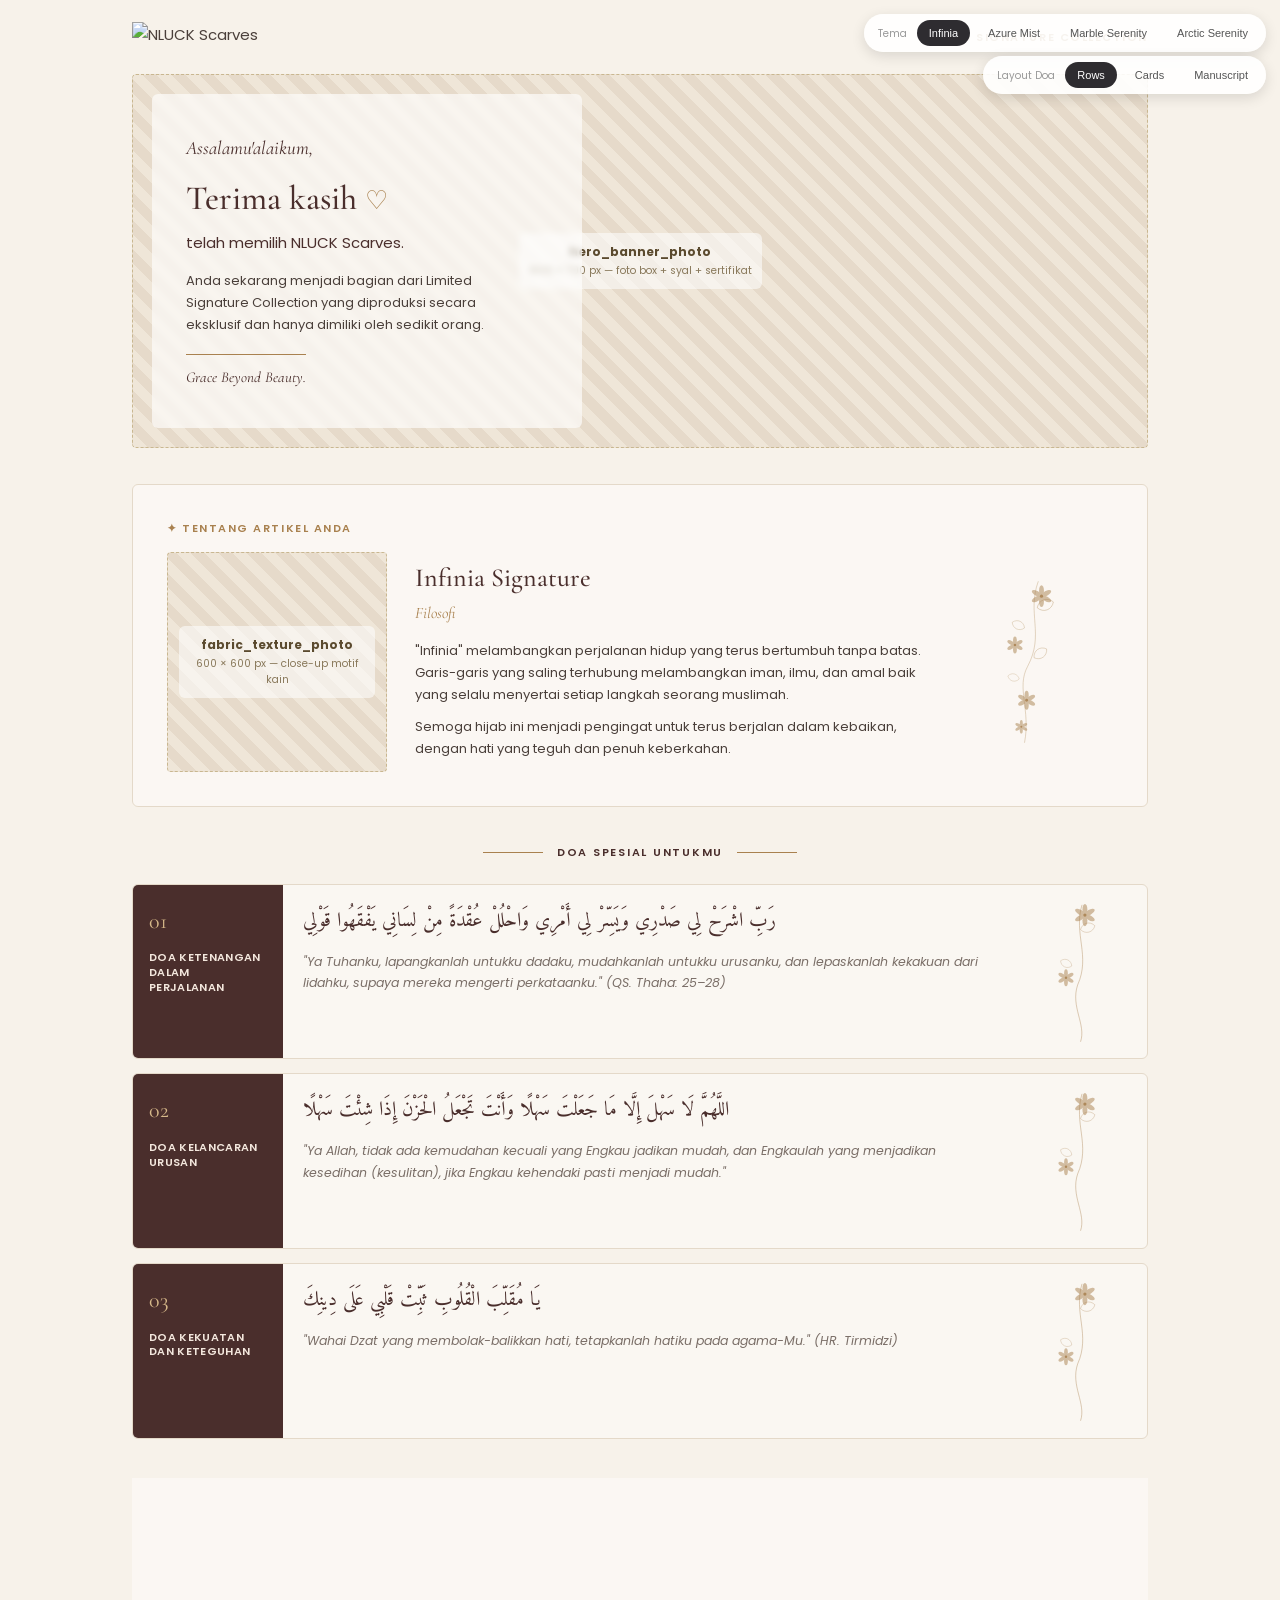
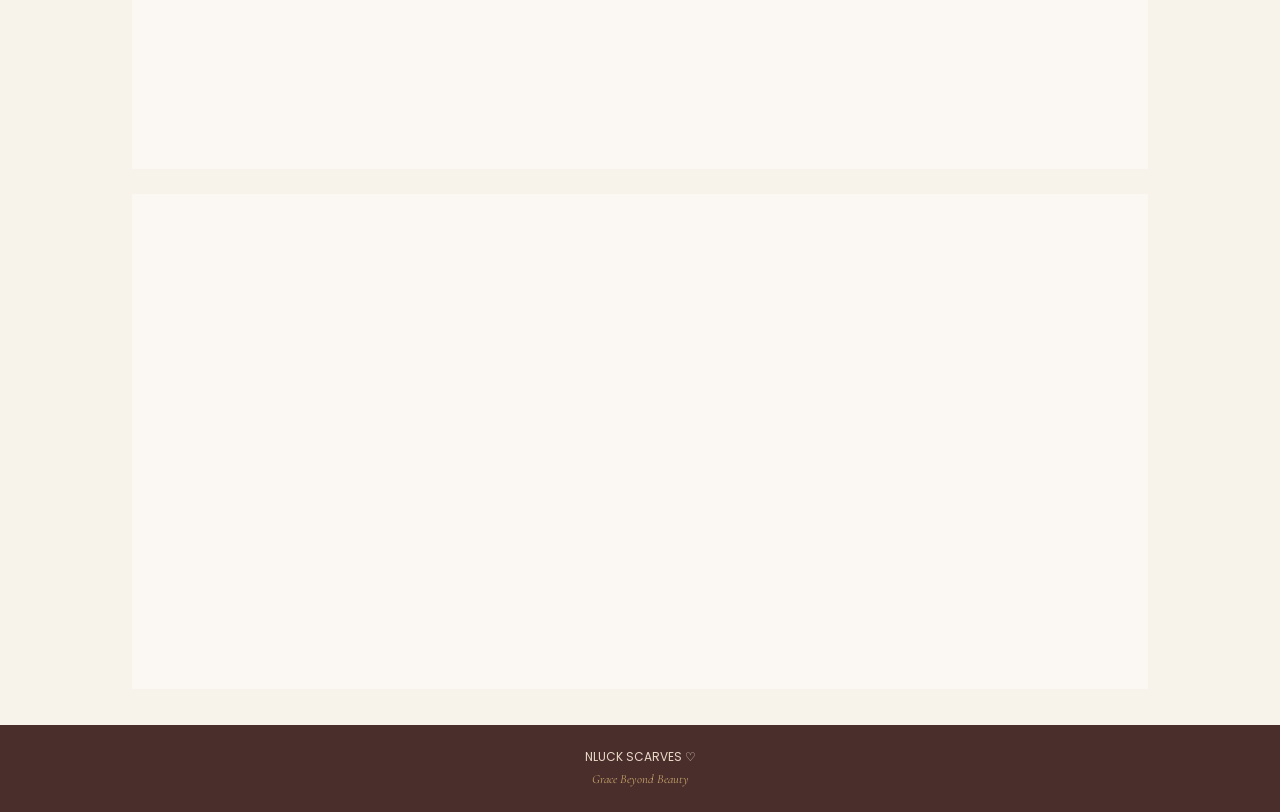
==== commit 006d4bc7: "logo dan footer logo" ====
--- a/public/studio/index.html
+++ b/public/studio/index.html
@@ -57,11 +57,11 @@
   /* ---------- header ---------- */
   header{ padding:22px 0; }
   .header-row{ display:flex; align-items:center; justify-content:space-between; }
-  .logo{ display:flex; align-items:center; justify-content:center; gap:0; }
+  .logo{ display:flex; align-items:center; justify-content:flex-start; }
   .logo .fixed-wordmark{
     display:block;
-    width:132px;
-    height:auto;
+    height:30px;
+    width:auto;
     max-width:100%;
     object-fit:contain;
     flex:0 0 auto;
@@ -107,7 +107,7 @@
   .doa-item > *{ min-width:0; }
   .doa-num-block{ background:var(--dark); color:#F3E7DD; padding:18px 16px; display:flex; flex-direction:column; gap:10px; }
   .doa-num-block .num{ font-family:'Cormorant Garamond',serif; font-size:22px; color:#D7B98A; }
-  .doa-num-block .icon-slot{ width:26px; height:26px; border-radius:50%; }
+  .doa-num-block .icon-slot{ display:none!important; }
   .doa-num-block .label{ font-size:11px; letter-spacing:.03em; font-weight:600; line-height:1.35; }
   .doa-body{ padding:18px 20px; }
   .doa-body .arabic{ font-size:clamp(17px,4vw,20px); color:var(--dark); margin:0 0 10px; line-height:1.9; overflow-wrap:break-word; }
@@ -317,7 +317,7 @@
     <div class="header-row">
       <div class="logo" aria-label="NLUCK Scarves">
         <!-- FIXED NLUCK wordmark — do not replace, recolor, or restyle -->
-        <img class="fixed-wordmark" data-asset="logo_mark" src="assets/nluck-wordmark.png" alt="NLUCK Scarves">
+        <img class="fixed-wordmark" data-asset="logo_mark" src="/assets/logo/nluck-logo-combined.png" alt="NLUCK Scarves">
       </div>
       <!-- VARIABLE per-article text -->
       <div class="collection-tag" data-field="collection_badge_text" contenteditable="true">LIMITED SIGNATURE COLLECTION</div>
@@ -368,8 +368,6 @@
   <div class="doa-item" data-doa-id="1">
     <div class="doa-num-block">
       <div class="num">01</div>
-      <!-- FIXED icon asset (pilih dari set ikon doa) -->
-      <div class="asset-slot icon-slot" data-asset="icon_doa_sprout"></div>
       <div class="label" data-field="doa_1_title" contenteditable="true">DOA KETENANGAN DALAM PERJALANAN</div>
     </div>
     <div class="doa-body">
@@ -382,7 +380,6 @@
   <div class="doa-item" data-doa-id="2">
     <div class="doa-num-block">
       <div class="num">02</div>
-      <div class="asset-slot icon-slot" data-asset="icon_doa_leaf"></div>
       <div class="label" data-field="doa_2_title" contenteditable="true">DOA KELANCARAN URUSAN</div>
     </div>
     <div class="doa-body">
@@ -396,38 +393,11 @@
   <div class="doa-item" data-doa-id="3">
     <div class="doa-num-block">
       <div class="num">03</div>
-      <div class="asset-slot icon-slot" data-asset="icon_doa_sparkle"></div>
       <div class="label" data-field="doa_3_title" contenteditable="true">DOA KEKUATAN DAN KETEGUHAN</div>
     </div>
     <div class="doa-body">
       <p class="arabic" data-field="doa_3_arabic" contenteditable="true">يَا مُقَلِّبَ الْقُلُوبِ ثَبِّتْ قَلْبِي عَلَى دِينِكَ</p>
       <p class="translation" data-field="doa_3_translation" contenteditable="true">"Wahai Dzat yang membolak-balikkan hati, tetapkanlah hatiku pada agama-Mu." (HR. Tirmidzi)</p>
-    </div>
-    <div class="doa-deco"><div class="deco-floral" aria-hidden="true"><svg viewBox="0 0 140 200"><use href="#deco-floral-sprig"/></svg></div></div>
-  </div>
-
-  <div class="doa-item" data-doa-id="4">
-    <div class="doa-num-block">
-      <div class="num">04</div>
-      <div class="asset-slot icon-slot" data-asset="icon_doa_flower"></div>
-      <div class="label" data-field="doa_4_title" contenteditable="true">DOA KEBERKAHAN ILMU DAN AMAL</div>
-    </div>
-    <div class="doa-body">
-      <p class="arabic" data-field="doa_4_arabic" contenteditable="true">رَبِّ زِدْنِي عِلْمًا وَارْزُقْنِي فَهْمًا وَاجْعَلْنِي مِنَ الصَّالِحِينَ</p>
-      <p class="translation" data-field="doa_4_translation" contenteditable="true">"Ya Tuhanku, tambahkanlah kepadaku ilmu dan berilah aku pemahaman, dan jadikanlah aku termasuk orang-orang yang saleh." (QS. Taha: 114)</p>
-    </div>
-    <div class="doa-deco"><div class="deco-floral" aria-hidden="true"><svg viewBox="0 0 140 200"><use href="#deco-floral-sprig"/></svg></div></div>
-  </div>
-
-  <div class="doa-item" data-doa-id="5">
-    <div class="doa-num-block">
-      <div class="num">05</div>
-      <div class="asset-slot icon-slot" data-asset="icon_doa_moon"></div>
-      <div class="label" data-field="doa_5_title" contenteditable="true">DOA PERLINDUNGAN DAN KEBAIKAN</div>
-    </div>
-    <div class="doa-body">
-      <p class="arabic" data-field="doa_5_arabic" contenteditable="true">رَبَّنَا آتِنَا فِي الدُّنْيَا حَسَنَةً وَفِي الْآخِرَةِ حَسَنَةً وَقِنَا عَذَابَ النَّارِ</p>
-      <p class="translation" data-field="doa_5_translation" contenteditable="true">"Ya Tuhan kami, berikanlah kepada kami kebaikan di dunia dan kebaikan di akhirat dan lindungilah kami dari azab neraka." (QS. Al-Baqarah: 201)</p>
     </div>
     <div class="doa-deco"><div class="deco-floral" aria-hidden="true"><svg viewBox="0 0 140 200"><use href="#deco-floral-sprig"/></svg></div></div>
   </div>
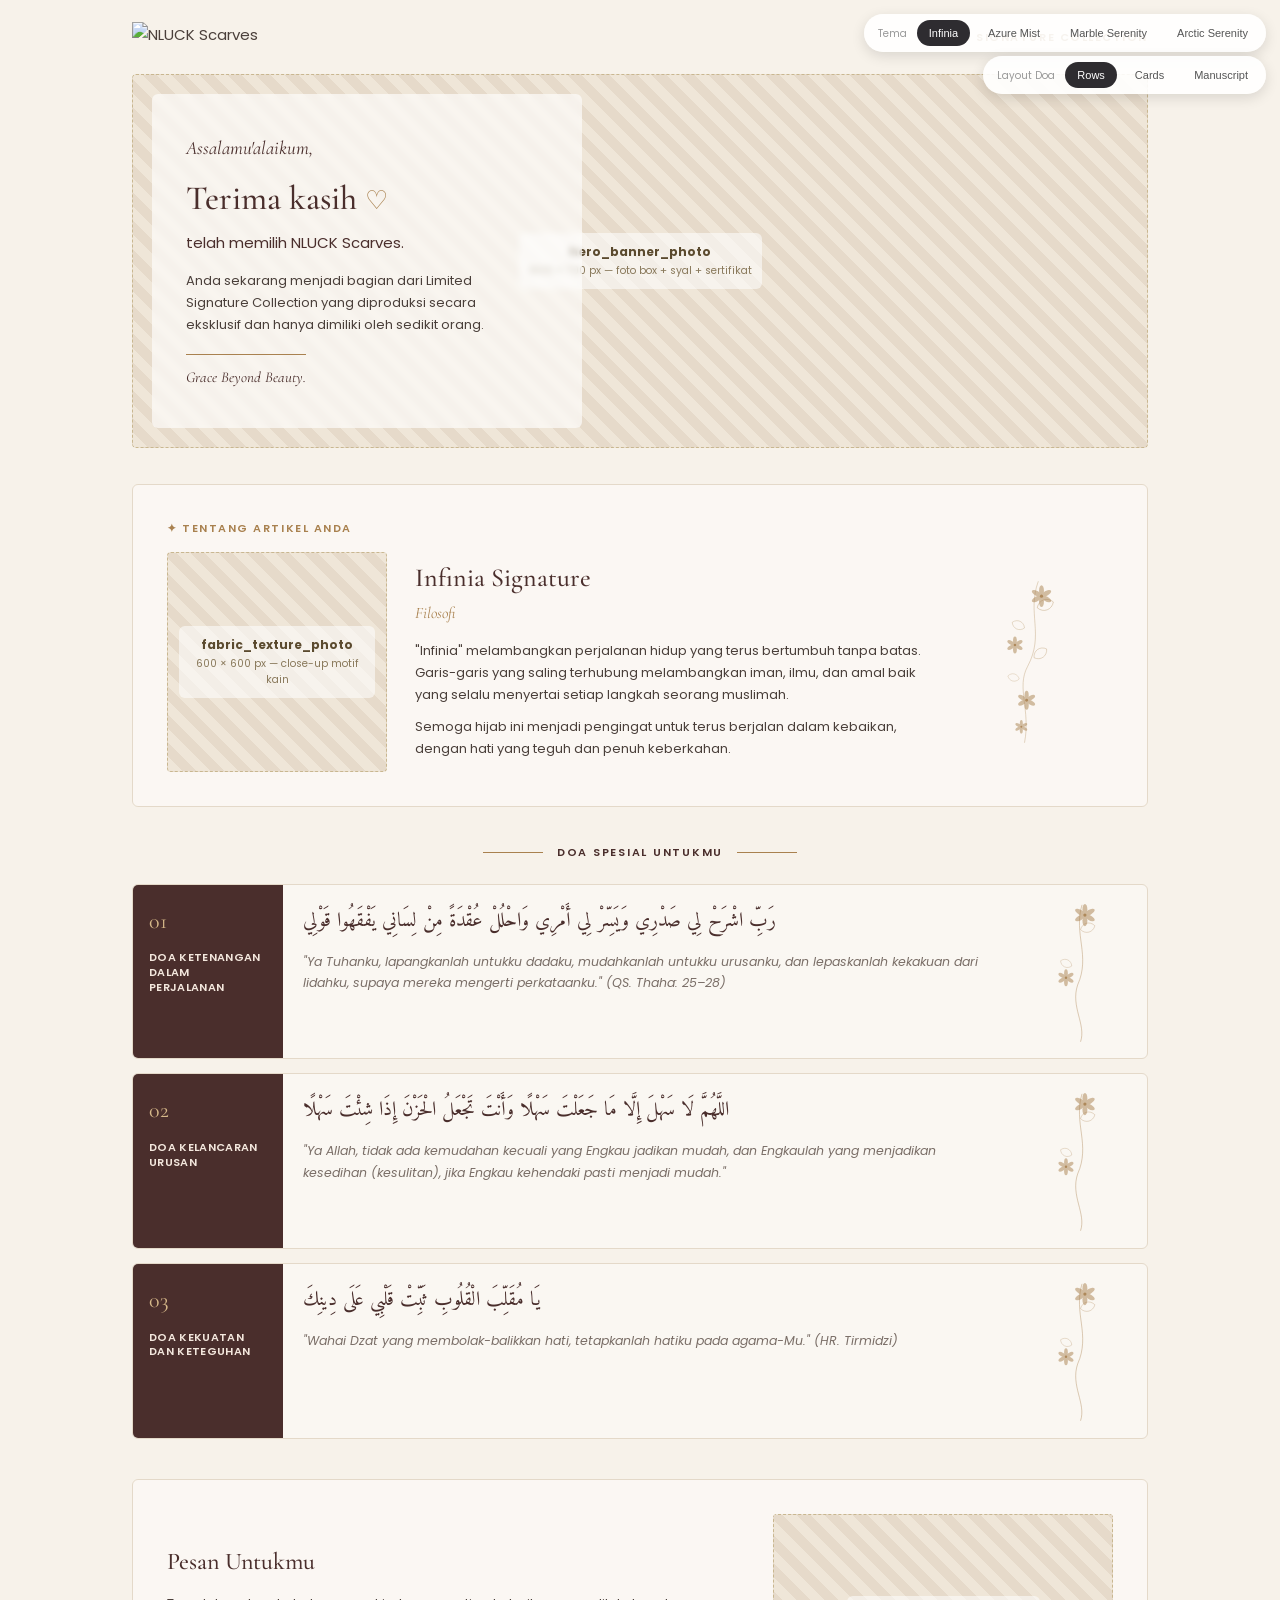
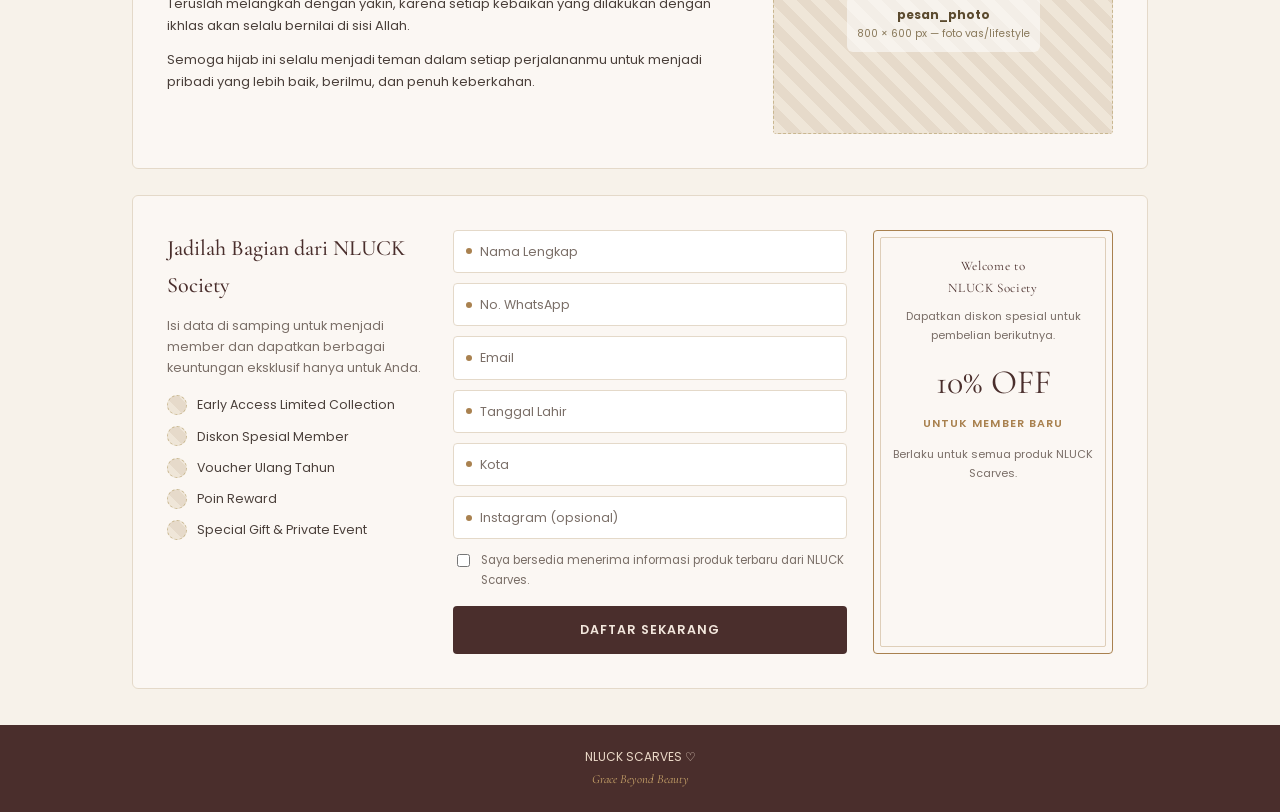
==== commit f5882654: "logo dan footer studio" ====
--- a/public/studio/index.html
+++ b/public/studio/index.html
@@ -417,7 +417,6 @@
         <div class="asset-slot" data-asset="pesan_photo">
           <span class="asset-label"><b>pesan_photo</b><span>800 × 600 px — foto vas/lifestyle</span></span>
         </div>
-        <div class="note-card" data-field="closing_note_text" contenteditable="true">Terima kasih telah menjadi bagian dari perjalanan NLUCK Scarves. Sampai bertemu di koleksi berikutnya.<br>Grace Beyond Beauty ♡</div>
       </div>
     </div>
   </section>
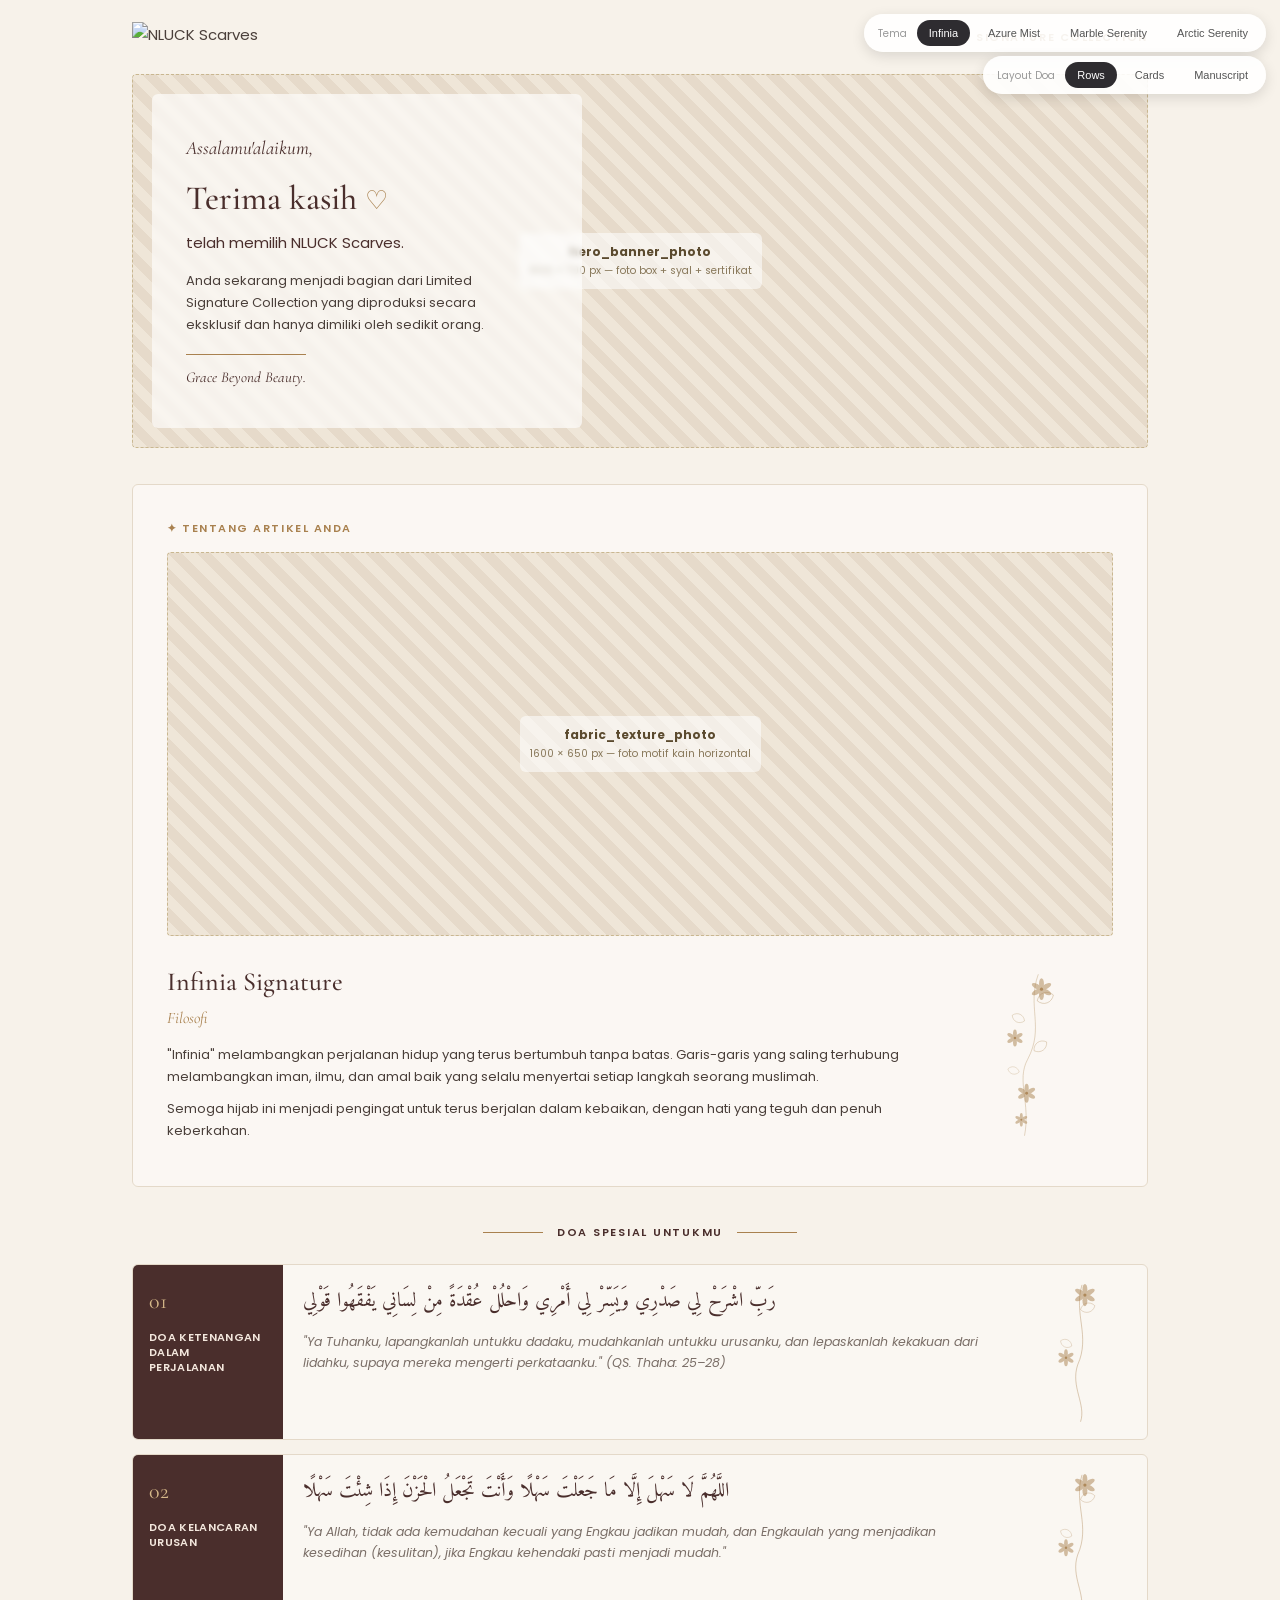
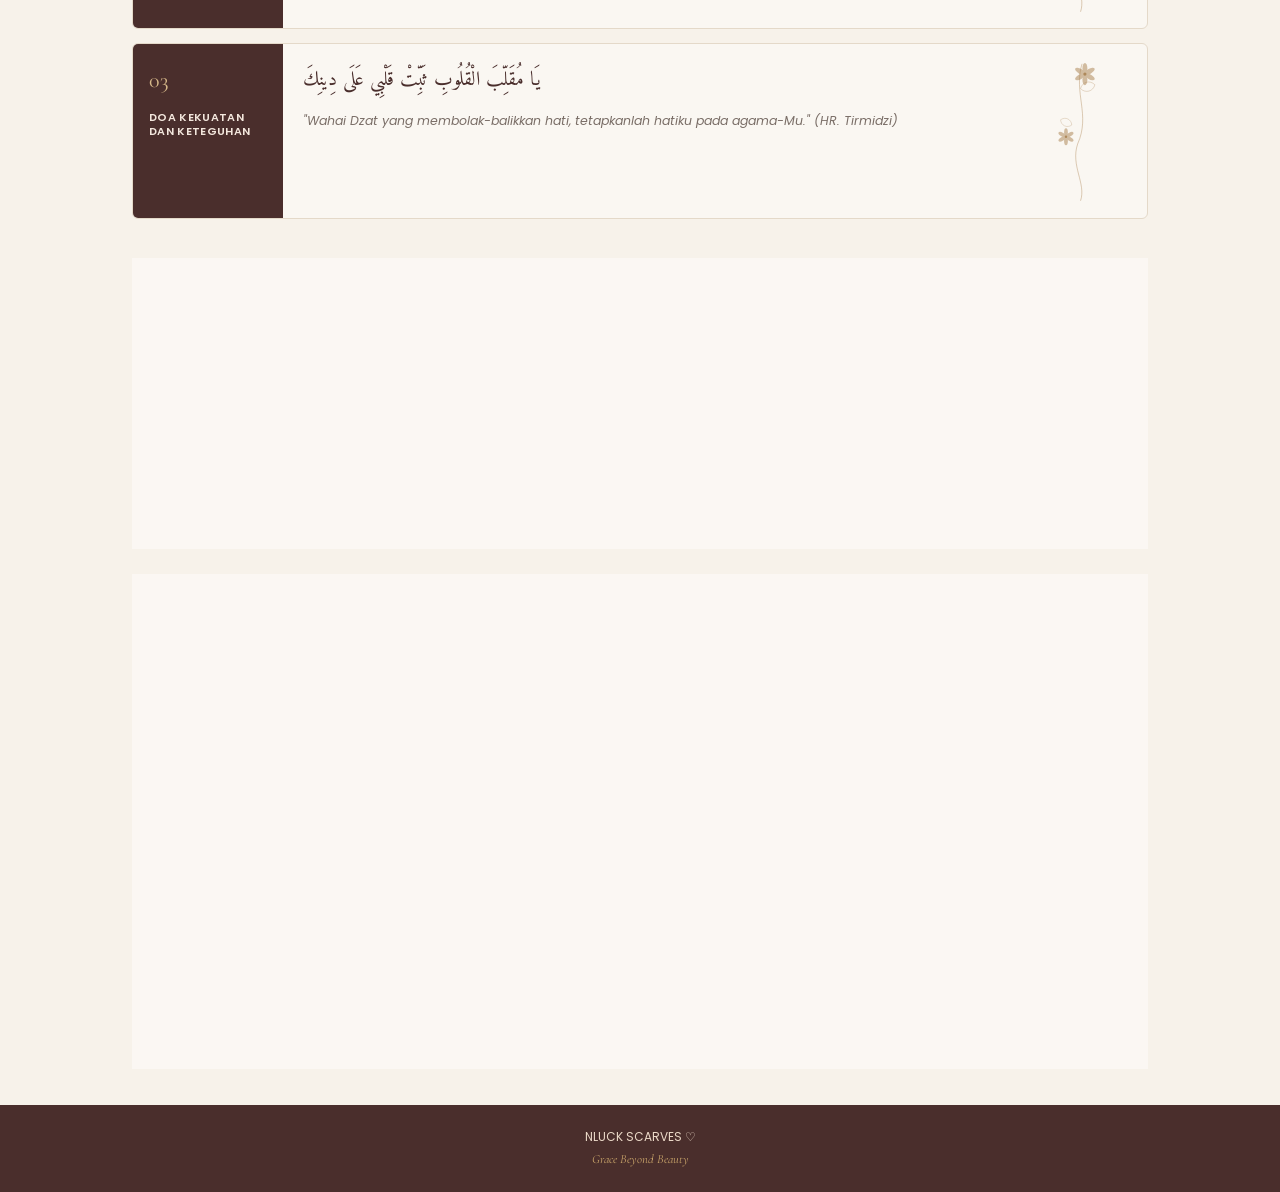
==== commit c64f76a7: "gambar artikel" ====
--- a/public/studio/index.html
+++ b/public/studio/index.html
@@ -84,9 +84,13 @@
   /* ---------- panel ---------- */
   .panel{ background:var(--panel); border:1px solid var(--line); border-radius:6px; padding:34px; margin-bottom:26px; }
 
-  .about-grid{ display:grid; grid-template-columns:220px 1fr 160px; gap:28px; align-items:center; min-width:0; }
+  /* Tentang artikel: foto filosofi dibuat horizontal di atas judul.
+     Hanya susunan bagian ini yang diubah; asset, field, teks, dan dekorasi tetap sama. */
+  .about-grid{ display:grid; grid-template-columns:minmax(0,1fr) 160px; grid-template-areas:"image image" "copy deco"; gap:22px 28px; align-items:center; min-width:0; }
   .about-grid > *{ min-width:0; }
-  .about-grid .asset-slot{ aspect-ratio:1/1; border-radius:4px; }
+  .about-grid > .asset-slot{ grid-area:image; width:100%; height:auto; aspect-ratio:16 / 6.5; min-height:180px; border-radius:4px; }
+  .about-grid > div:not(.asset-slot):not(.deco){ grid-area:copy; }
+  .about-grid > .deco{ grid-area:deco; }
   .about-grid h2{ font-size:clamp(20px,4.2vw,26px); color:var(--dark); font-weight:500; margin:2px 0 0; overflow-wrap:break-word; }
   .about-grid .filosofi{ font-family:'Cormorant Garamond',serif; font-style:italic; font-size:16px; color:var(--accent); margin:0 0 12px; }
   .about-grid p{ font-size:13px; margin:0 0 10px; color:var(--ink); overflow-wrap:break-word; }
@@ -148,9 +152,10 @@
 
   @media (max-width: 860px){
     .about-grid, .pesan-grid, .society-grid{ grid-template-columns:1fr; }
+    .about-grid{ grid-template-areas:"image" "copy"; }
     .doa-item{ grid-template-columns:1fr; }
     .doa-deco, .about-grid .deco{ display:none; }
-    .about-grid .asset-slot{ max-width:280px; margin:0 auto; }
+    .about-grid > .asset-slot{ max-width:none; width:100%; min-height:150px; margin:0; aspect-ratio:16 / 8; }
     .society-grid{ gap:20px; }
   }
   @media (max-width: 640px){
@@ -343,9 +348,9 @@
   <section class="panel" id="aboutSection">
     <div class="eyebrow" style="margin-bottom:14px;">✦ TENTANG ARTIKEL ANDA</div>
     <div class="about-grid">
-      <!-- VARIABLE per-article image -->
+      <!-- VARIABLE per-article image — horizontal, di atas judul -->
       <div class="asset-slot" data-asset="fabric_texture_photo">
-        <span class="asset-label"><b>fabric_texture_photo</b><span>600 × 600 px — close-up motif kain</span></span>
+        <span class="asset-label"><b>fabric_texture_photo</b><span>1600 × 650 px — foto motif kain horizontal</span></span>
       </div>
       <div>
         <h2 data-field="collection_name" contenteditable="true">Infinia Signature</h2>
